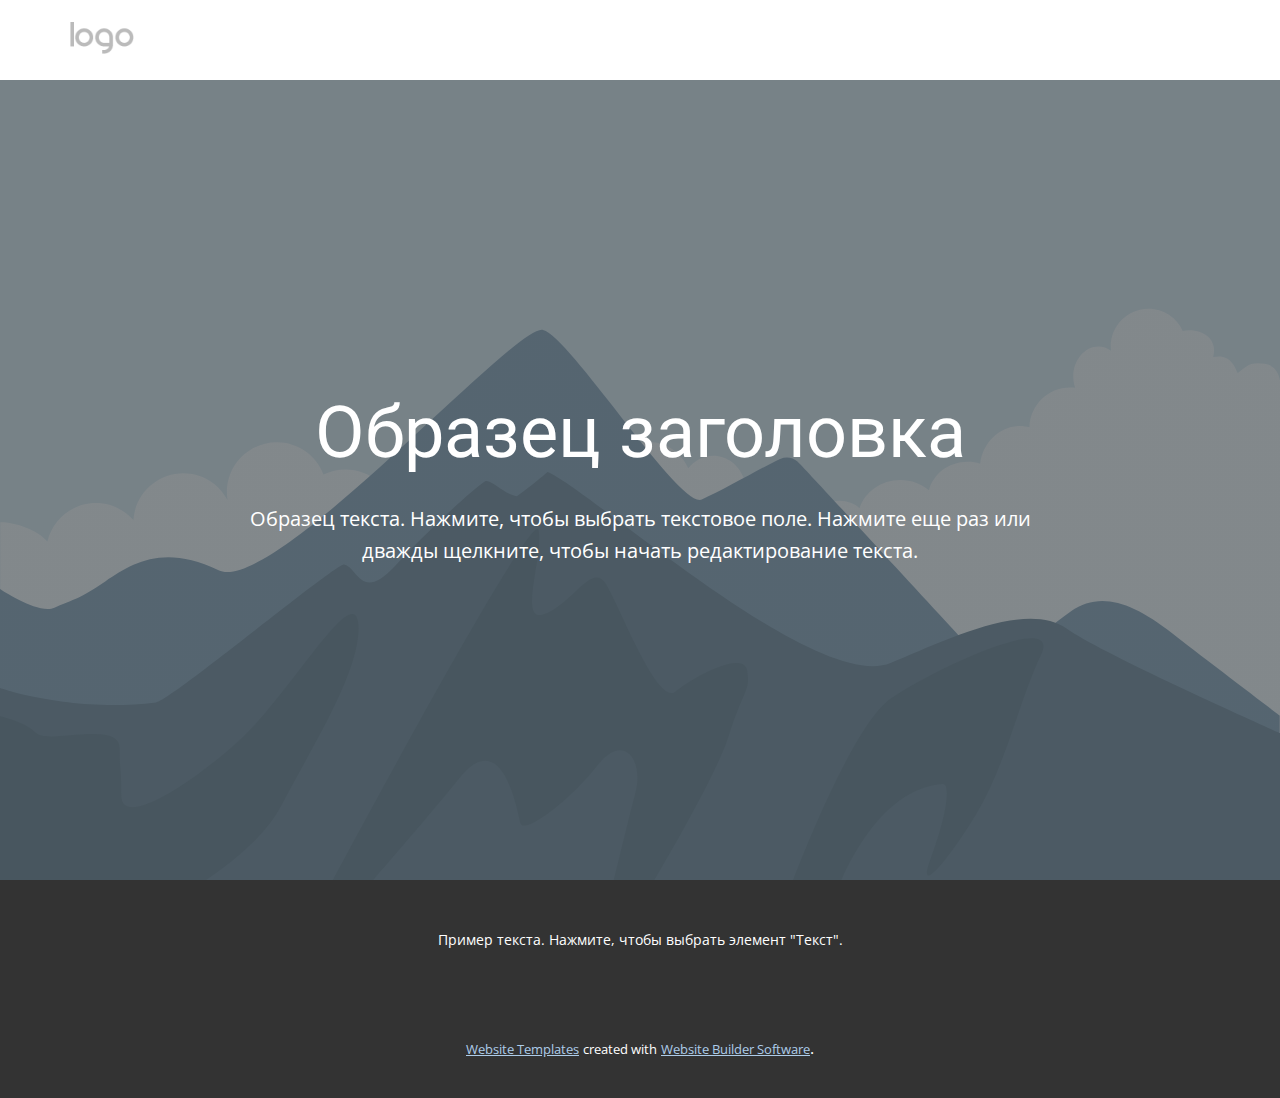
==== Главная.html @ a20e7927 "Add files via upload" ====
<!DOCTYPE html>
<html style="font-size: 16px;">
  <head>
    <meta name="viewport" content="width=device-width, initial-scale=1.0">
    <meta charset="utf-8">
    <meta name="keywords" content="Образец заголовка">
    <meta name="description" content="">
    <meta name="page_type" content="np-template-header-footer-from-plugin">
    <title>Главная</title>
    <link rel="stylesheet" href="nicepage.css" media="screen">
<link rel="stylesheet" href="Главная.css" media="screen">
    <script class="u-script" type="text/javascript" src="jquery-1.9.1.min.js" defer=""></script>
    <script class="u-script" type="text/javascript" src="nicepage.js" defer=""></script>
    <meta name="generator" content="Nicepage 4.10.5, nicepage.com">
    <link id="u-theme-google-font" rel="stylesheet" href="https://fonts.googleapis.com/css?family=Roboto:100,100i,300,300i,400,400i,500,500i,700,700i,900,900i|Open+Sans:300,300i,400,400i,500,500i,600,600i,700,700i,800,800i">
    
    
    <script type="application/ld+json">{
		"@context": "http://schema.org",
		"@type": "Organization",
		"name": "",
		"logo": "images/default-logo.png"
}</script>
    <meta name="theme-color" content="#478ac9">
    <meta property="og:title" content="Главная">
    <meta property="og:type" content="website">
  </head>
  <body class="u-body u-xl-mode"><header class="u-clearfix u-header u-header" id="sec-719b"><div class="u-clearfix u-sheet u-valign-middle u-sheet-1">
        <a href="https://nicepage.com" class="u-image u-logo u-image-1">
          <img src="images/default-logo.png" class="u-logo-image u-logo-image-1">
        </a>
        <nav class="u-menu u-menu-dropdown u-offcanvas u-menu-1">
          <div class="menu-collapse" style="font-size: 1rem; letter-spacing: 0px;">
            <a class="u-button-style u-custom-left-right-menu-spacing u-custom-padding-bottom u-custom-top-bottom-menu-spacing u-nav-link u-text-active-palette-1-base u-text-hover-palette-2-base" href="#">
              <svg class="u-svg-link" viewBox="0 0 24 24"><use xlink:href="#menu-hamburger"></use></svg>
              <svg class="u-svg-content" version="1.1" id="menu-hamburger" viewBox="0 0 16 16" x="0px" y="0px" xmlns:xlink="http://www.w3.org/1999/xlink" xmlns="http://www.w3.org/2000/svg"><g><rect y="1" width="16" height="2"></rect><rect y="7" width="16" height="2"></rect><rect y="13" width="16" height="2"></rect>
</g></svg>
            </a>
          </div>
          <div class="u-nav-container">
            <ul class="u-nav u-unstyled u-nav-1"><li class="u-nav-item"><a class="u-button-style u-nav-link u-text-active-palette-1-base u-text-hover-palette-2-base" href="Главная.html" style="padding: 10px 20px;">Главная</a>
</li><li class="u-nav-item"><a class="u-button-style u-nav-link u-text-active-palette-1-base u-text-hover-palette-2-base" href="О-нас.html" style="padding: 10px 20px;">О нас</a>
</li><li class="u-nav-item"><a class="u-button-style u-nav-link u-text-active-palette-1-base u-text-hover-palette-2-base" href="Контакты.html" style="padding: 10px 20px;">Контакты</a>
</li></ul>
          </div>
          <div class="u-nav-container-collapse">
            <div class="u-black u-container-style u-inner-container-layout u-opacity u-opacity-95 u-sidenav">
              <div class="u-inner-container-layout u-sidenav-overflow">
                <div class="u-menu-close"></div>
                <ul class="u-align-center u-nav u-popupmenu-items u-unstyled u-nav-2"><li class="u-nav-item"><a class="u-button-style u-nav-link" href="Главная.html">Главная</a>
</li><li class="u-nav-item"><a class="u-button-style u-nav-link" href="О-нас.html">О нас</a>
</li><li class="u-nav-item"><a class="u-button-style u-nav-link" href="Контакты.html">Контакты</a>
</li></ul>
              </div>
            </div>
            <div class="u-black u-menu-overlay u-opacity u-opacity-70"></div>
          </div>
        </nav>
      </div></header>
    <section class="u-align-center u-clearfix u-image u-shading u-section-1" src="" data-image-width="256" data-image-height="256" id="sec-6372">
      <div class="u-clearfix u-sheet u-valign-middle u-sheet-1">
        <h1 class="u-text u-text-default u-title u-text-1">
          <font style="vertical-align: inherit;">
            <font style="vertical-align: inherit;">Образец заголовка</font>
          </font>
        </h1>
        <p class="u-large-text u-text u-text-variant u-text-2">
          <font style="vertical-align: inherit;">
            <font style="vertical-align: inherit;">Образец текста. </font>
            <font style="vertical-align: inherit;">Нажмите, чтобы выбрать текстовое поле. </font>
            <font style="vertical-align: inherit;">Нажмите еще раз или дважды щелкните, чтобы начать редактирование текста.</font>
          </font>
        </p>
      </div>
    </section>
    
    
    <footer class="u-align-center u-clearfix u-footer u-grey-80 u-footer" id="sec-e4d1"><div class="u-clearfix u-sheet u-sheet-1">
        <p class="u-small-text u-text u-text-variant u-text-1">
          <font style="vertical-align: inherit;">
            <font style="vertical-align: inherit;">Пример текста. </font>
            <font style="vertical-align: inherit;">Нажмите, чтобы выбрать элемент "Текст".</font>
          </font>
        </p>
      </div></footer>
    <section class="u-backlink u-clearfix u-grey-80">
      <a class="u-link" href="https://nicepage.com/website-templates" target="_blank">
        <span>Website Templates</span>
      </a>
      <p class="u-text">
        <span>created with</span>
      </p>
      <a class="u-link" href="" target="_blank">
        <span>Website Builder Software</span>
      </a>. 
    </section>
  </body>
</html>
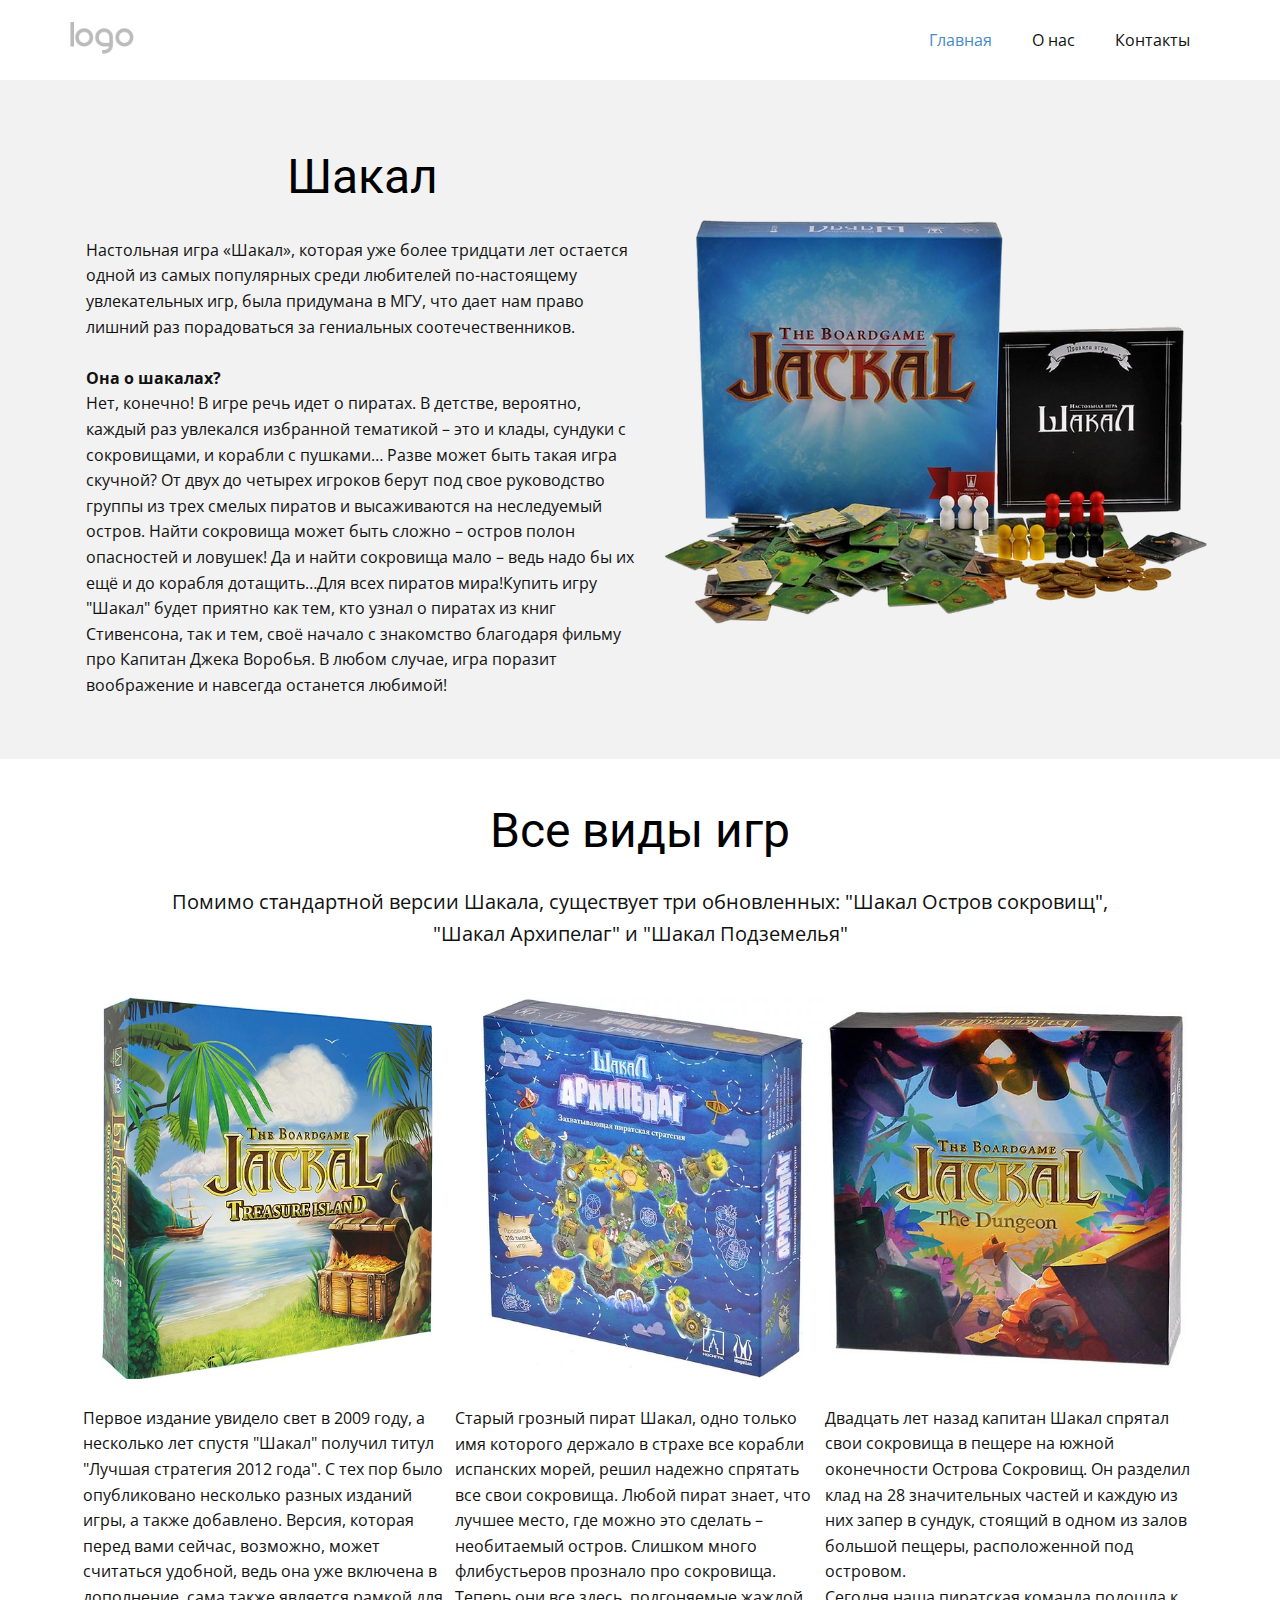
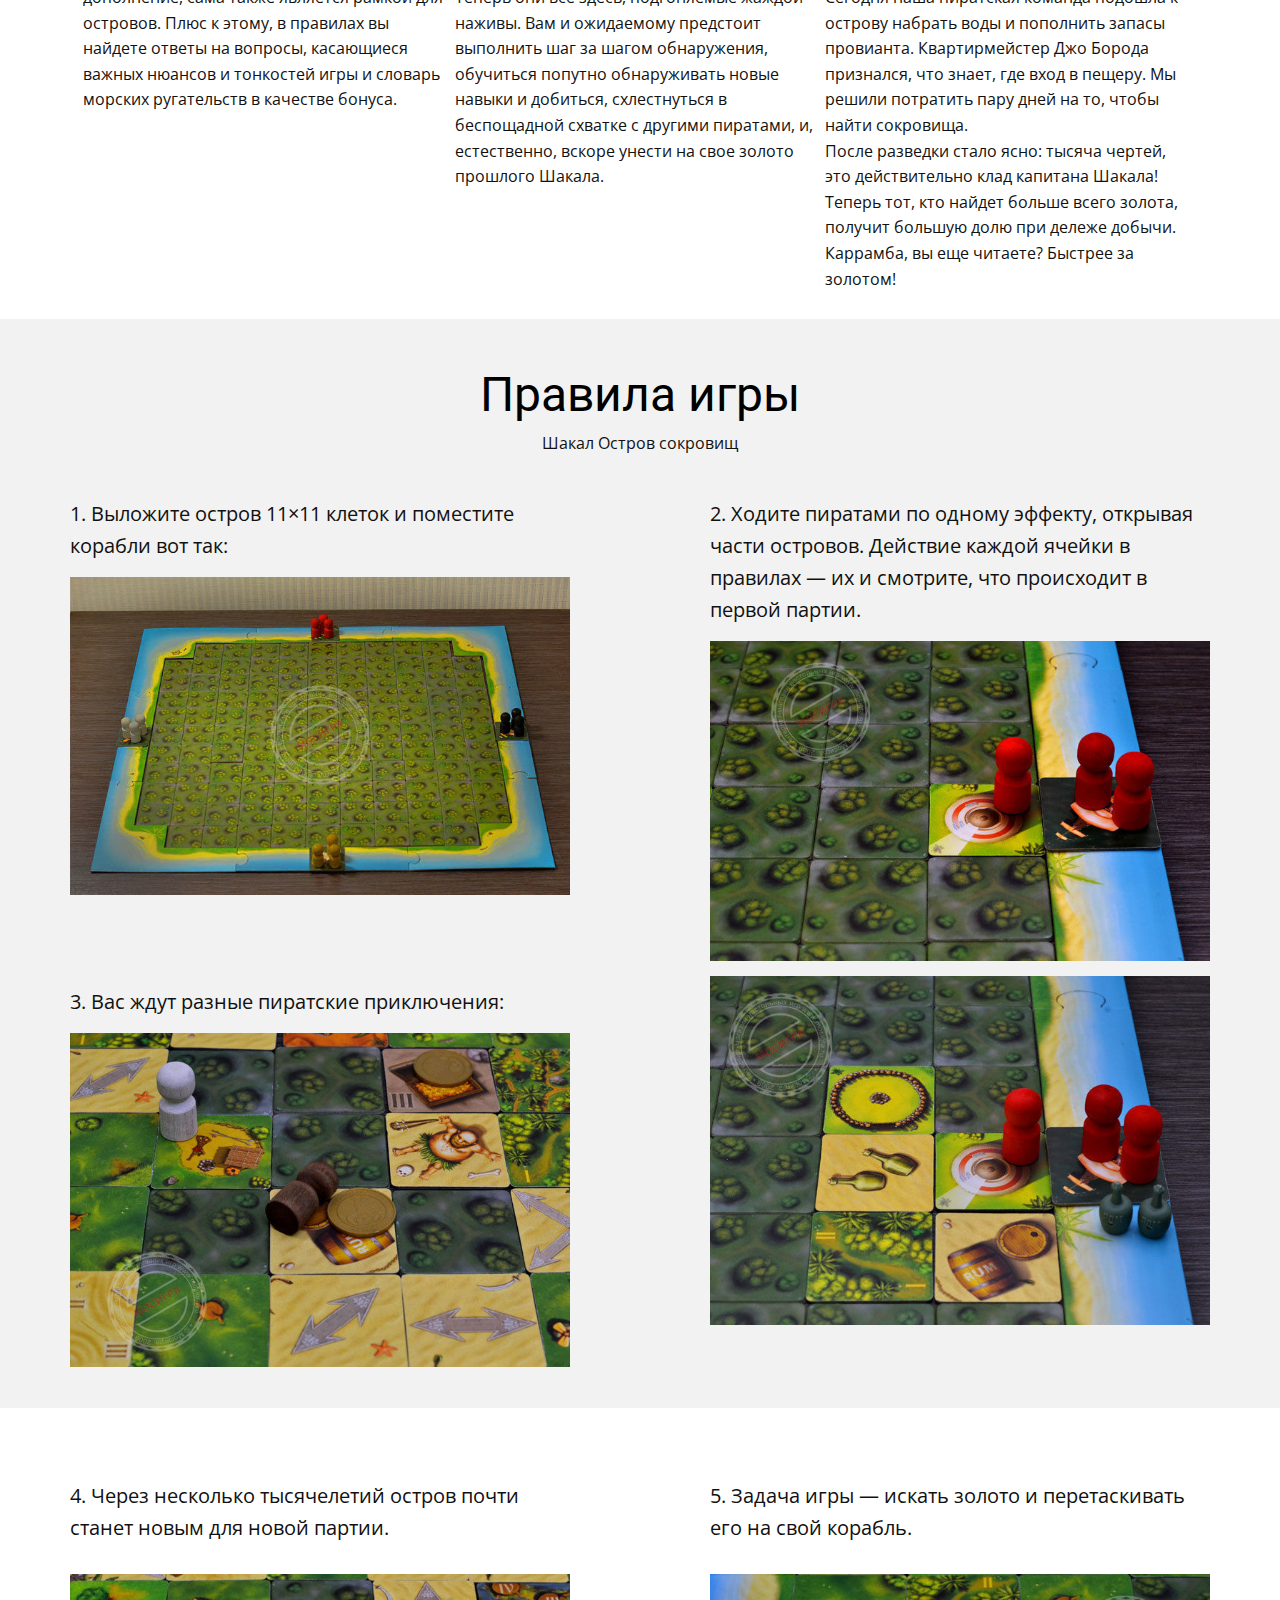
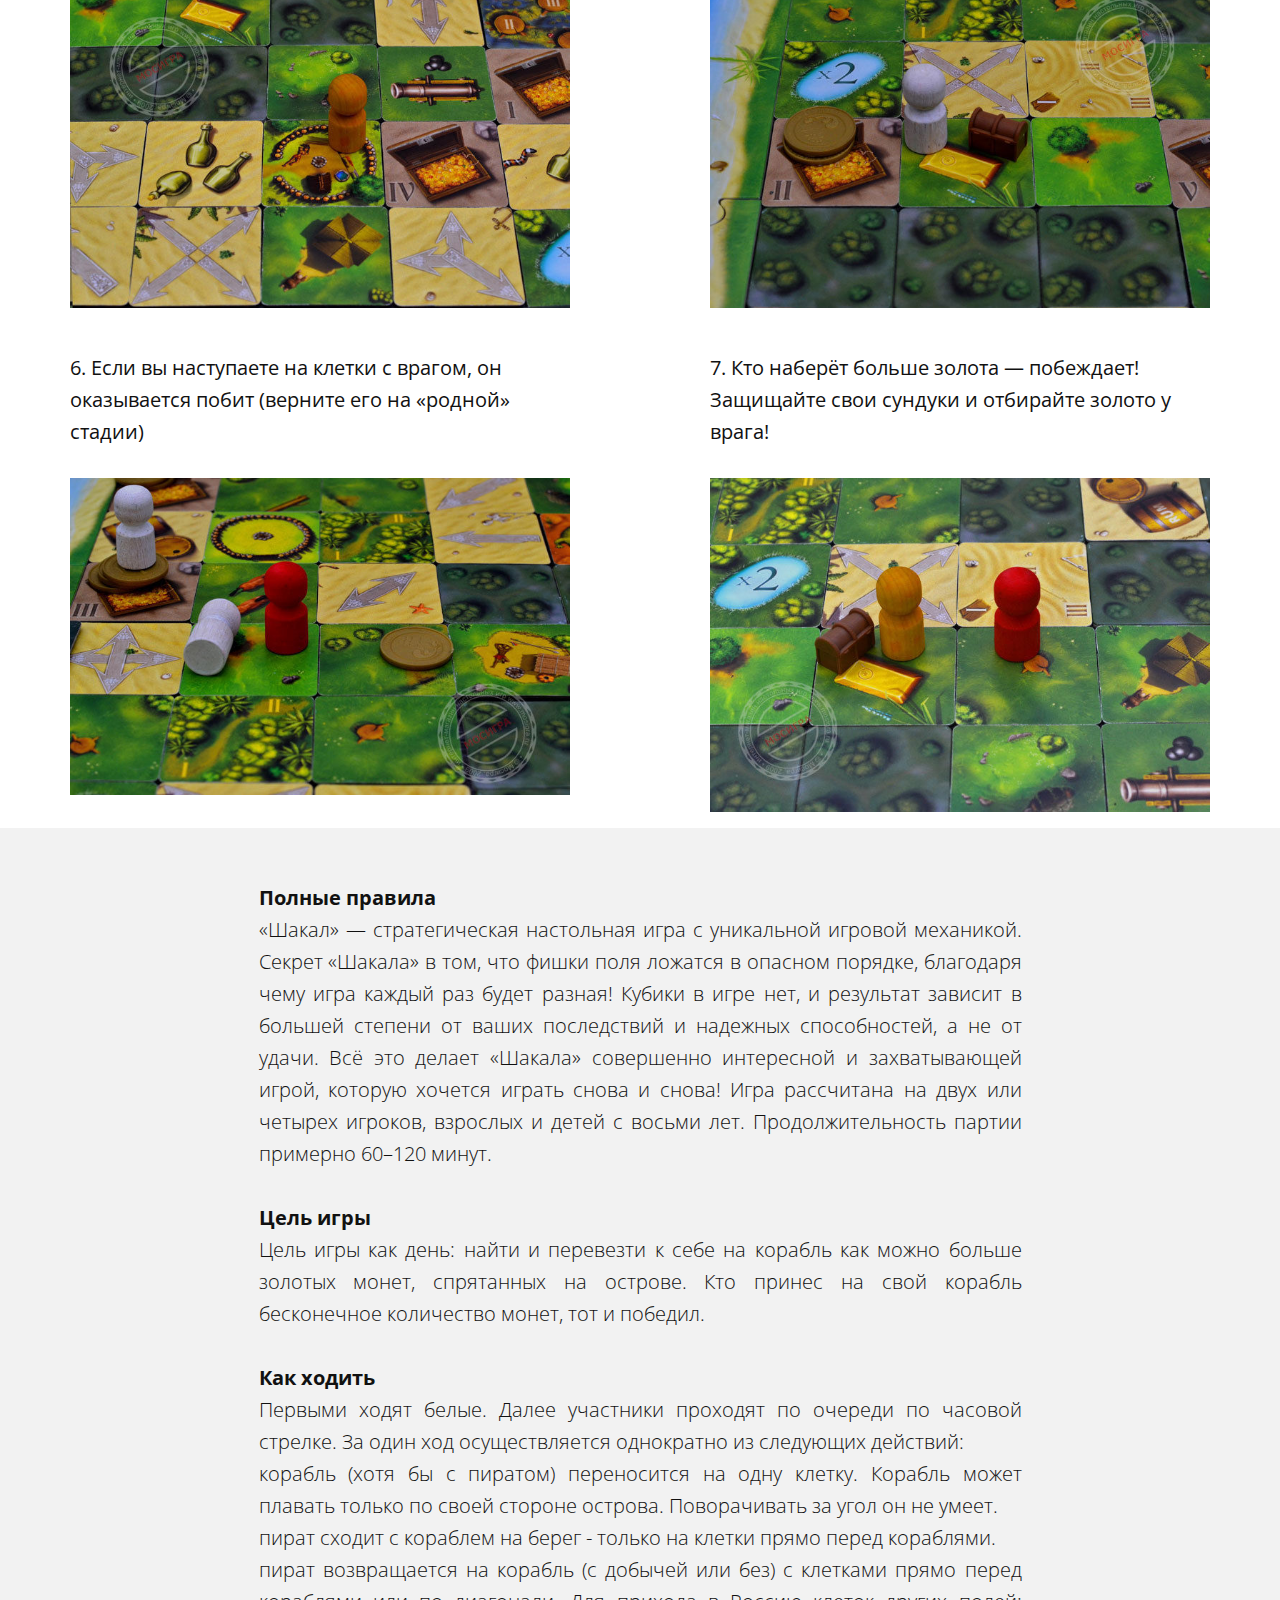
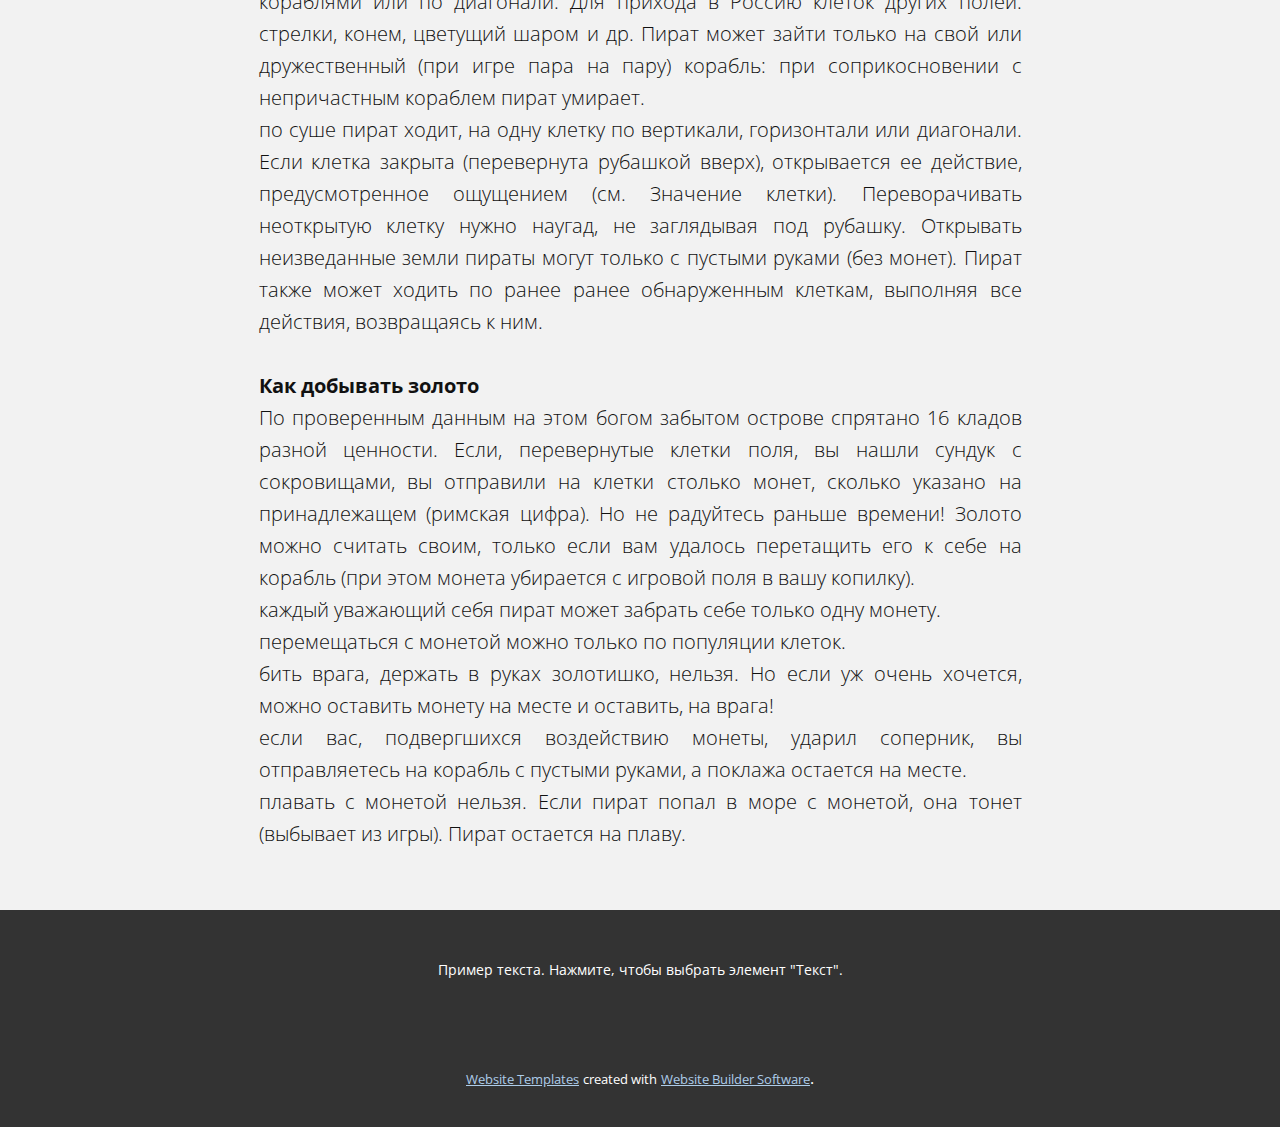
==== commit 0b7ae9c2: "Add files via upload" ====
--- a/Главная.html
+++ b/Главная.html
@@ -3,7 +3,7 @@
   <head>
     <meta name="viewport" content="width=device-width, initial-scale=1.0">
     <meta charset="utf-8">
-    <meta name="keywords" content="Образец заголовка">
+    <meta name="keywords" content="Шакал, Все виды игр, Правила игры">
     <meta name="description" content="">
     <meta name="page_type" content="np-template-header-footer-from-plugin">
     <title>Главная</title>
@@ -13,6 +13,10 @@
     <script class="u-script" type="text/javascript" src="nicepage.js" defer=""></script>
     <meta name="generator" content="Nicepage 4.10.5, nicepage.com">
     <link id="u-theme-google-font" rel="stylesheet" href="https://fonts.googleapis.com/css?family=Roboto:100,100i,300,300i,400,400i,500,500i,700,700i,900,900i|Open+Sans:300,300i,400,400i,500,500i,600,600i,700,700i,800,800i">
+    
+    
+    
+    
     
     
     <script type="application/ld+json">{
@@ -57,29 +61,610 @@
           </div>
         </nav>
       </div></header>
-    <section class="u-align-center u-clearfix u-image u-shading u-section-1" src="" data-image-width="256" data-image-height="256" id="sec-6372">
-      <div class="u-clearfix u-sheet u-valign-middle u-sheet-1">
-        <h1 class="u-text u-text-default u-title u-text-1">
-          <font style="vertical-align: inherit;">
-            <font style="vertical-align: inherit;">Образец заголовка</font>
-          </font>
-        </h1>
-        <p class="u-large-text u-text u-text-variant u-text-2">
-          <font style="vertical-align: inherit;">
-            <font style="vertical-align: inherit;">Образец текста. </font>
-            <font style="vertical-align: inherit;">Нажмите, чтобы выбрать текстовое поле. </font>
-            <font style="vertical-align: inherit;">Нажмите еще раз или дважды щелкните, чтобы начать редактирование текста.</font>
-          </font>
-        </p>
+    <section class="u-clearfix u-grey-5 u-section-1" id="sec-93c6">
+      <div class="u-clearfix u-sheet u-sheet-1">
+        <div class="u-clearfix u-expanded-width u-gutter-10 u-layout-wrap u-layout-wrap-1">
+          <div class="u-layout" style="">
+            <div class="u-layout-row" style="">
+              <div class="u-container-style u-layout-cell u-left-cell u-size-31 u-size-xs-60 u-layout-cell-1" src="">
+                <div class="u-container-layout u-container-layout-1">
+                  <h2 class="u-align-center u-text u-text-black u-text-default u-text-1">
+                    <font style="vertical-align: inherit;">
+                      <font style="vertical-align: inherit;">
+                        <font style="vertical-align: inherit;"></font>
+                      </font>
+                    </font>
+                    <font style="vertical-align: inherit;">
+                      <font style="vertical-align: inherit;">
+                        <font style="vertical-align: inherit;">
+                          <font style="vertical-align: inherit;">
+                            <font style="vertical-align: inherit;">
+                              <font style="vertical-align: inherit;">
+                                <font style="vertical-align: inherit;">
+                                  <font style="vertical-align: inherit;">Шакал</font>
+                                </font>
+                              </font>
+                            </font>
+                          </font>
+                        </font>
+                      </font>
+                    </font>
+                    <font style="vertical-align: inherit;">
+                      <font style="vertical-align: inherit;">
+                        <font style="vertical-align: inherit;"></font>
+                      </font>
+                    </font>
+                  </h2>
+                  <p class="u-align-left u-text u-text-2">
+                    <font style="vertical-align: inherit;">
+                      <font style="vertical-align: inherit;">
+                        <font style="vertical-align: inherit;">
+                          <font style="vertical-align: inherit;">
+                            <font style="vertical-align: inherit;">
+                              <font style="vertical-align: inherit;">
+                                <font style="vertical-align: inherit;">
+                                  <font style="vertical-align: inherit;"> Настольная </font>
+                                </font>
+                              </font>
+                            </font>
+                          </font>
+                        </font>
+                      </font>
+                    </font>
+                    <font style="vertical-align: inherit;">
+                      <font style="vertical-align: inherit;">
+                        <font style="vertical-align: inherit;">
+                          <font style="vertical-align: inherit;">
+                            <font style="vertical-align: inherit;">
+                              <font style="vertical-align: inherit;">
+                                <font style="vertical-align: inherit;">
+                                  <font style="vertical-align: inherit;">игра «Шакал», которая уже более тридцати лет остается одной из самых популярных среди любителей по-настоящему увлекательных игр, была придумана в МГУ, что дает нам право лишний раз порадоваться за гениальных соотечественников.&nbsp;</font>
+                                </font>
+                              </font>
+                            </font>
+                          </font>
+                        </font>
+                      </font>
+                    </font>
+                    <font style="vertical-align: inherit;">
+                      <font style="vertical-align: inherit;">
+                        <br>
+                        <br>
+                        <span style="font-weight: 700;">
+                          <font style="vertical-align: inherit;">
+                            <font style="vertical-align: inherit;">
+                              <font style="vertical-align: inherit;">
+                                <font style="vertical-align: inherit;">
+                                  <font style="vertical-align: inherit;">
+                                    <font style="vertical-align: inherit;">Она о шакалах? </font>
+                                  </font>
+                                </font>
+                              </font>
+                            </font>
+                          </font>
+                        </span>
+                      </font>
+                    </font>
+                    <font style="vertical-align: inherit;">
+                      <font style="vertical-align: inherit;">
+                        <br>
+                        <font style="vertical-align: inherit;">
+                          <font style="vertical-align: inherit;">
+                            <font style="vertical-align: inherit;">
+                              <font style="vertical-align: inherit;">
+                                <font style="vertical-align: inherit;">
+                                  <font style="vertical-align: inherit;">Нет, конечно! </font>
+                                </font>
+                              </font>
+                            </font>
+                          </font>
+                        </font>
+                      </font>
+                      <font style="vertical-align: inherit;">
+                        <font style="vertical-align: inherit;">
+                          <font style="vertical-align: inherit;">
+                            <font style="vertical-align: inherit;">
+                              <font style="vertical-align: inherit;">
+                                <font style="vertical-align: inherit;">
+                                  <font style="vertical-align: inherit;">В игре речь идет о пиратах. </font>
+                                </font>
+                              </font>
+                            </font>
+                          </font>
+                        </font>
+                      </font>
+                      <font style="vertical-align: inherit;">
+                        <font style="vertical-align: inherit;">
+                          <font style="vertical-align: inherit;">
+                            <font style="vertical-align: inherit;">
+                              <font style="vertical-align: inherit;">
+                                <font style="vertical-align: inherit;">
+                                  <font style="vertical-align: inherit;">В детстве, вероятно, каждый раз увлекался избранной тематикой – это и клады, сундуки с сокровищами, и корабли с пушками… Разве может быть такая игра скучной? </font>
+                                </font>
+                              </font>
+                            </font>
+                          </font>
+                        </font>
+                      </font>
+                      <font style="vertical-align: inherit;">
+                        <font style="vertical-align: inherit;">
+                          <font style="vertical-align: inherit;">
+                            <font style="vertical-align: inherit;">
+                              <font style="vertical-align: inherit;">
+                                <font style="vertical-align: inherit;">
+                                  <font style="vertical-align: inherit;">От двух до четырех игроков берут под свое руководство группы из трех смелых пиратов и высаживаются на неследуемый остров. </font>
+                                </font>
+                              </font>
+                            </font>
+                          </font>
+                        </font>
+                      </font>
+                      <font style="vertical-align: inherit;">
+                        <font style="vertical-align: inherit;">
+                          <font style="vertical-align: inherit;">
+                            <font style="vertical-align: inherit;">
+                              <font style="vertical-align: inherit;">
+                                <font style="vertical-align: inherit;">
+                                  <font style="vertical-align: inherit;">Найти сокровища может быть сложно – остров полон опасностей и ловушек!</font>
+                                </font>
+                              </font>
+                            </font>
+                          </font>
+                        </font>
+                      </font>
+                      <font style="vertical-align: inherit;">
+                        <font style="vertical-align: inherit;">
+                          <font style="vertical-align: inherit;">
+                            <font style="vertical-align: inherit;">
+                              <font style="vertical-align: inherit;">
+                                <font style="vertical-align: inherit;">
+                                  <font style="vertical-align: inherit;">Да и найти сокровища мало – ведь надо бы их ещё и до корабля дотащить…Для всех пиратов мира!Купить игру "Шакал" будет приятно как тем, кто узнал о пиратах из книг Стивенсона, так и тем, своё начало с знакомство благодаря фильму про Капитан Джека Воробья. </font>
+                                </font>
+                              </font>
+                            </font>
+                          </font>
+                        </font>
+                      </font>
+                      <font style="vertical-align: inherit;">
+                        <font style="vertical-align: inherit;">
+                          <font style="vertical-align: inherit;">
+                            <font style="vertical-align: inherit;">
+                              <font style="vertical-align: inherit;">
+                                <font style="vertical-align: inherit;">
+                                  <font style="vertical-align: inherit;">В любом случае, игра поразит воображение и навсегда останется любимой!</font>
+                                </font>
+                              </font>
+                            </font>
+                          </font>
+                        </font>
+                      </font>
+                    </font>
+                  </p>
+                </div>
+              </div>
+              <div class="u-align-center u-container-style u-image u-image-contain u-layout-cell u-right-cell u-size-29 u-size-xs-60 u-image-1" src="" data-image-width="750" data-image-height="568">
+                <div class="u-container-layout u-valign-middle u-container-layout-2" src=""></div>
+              </div>
+            </div>
+          </div>
+        </div>
       </div>
     </section>
+    <section class="u-clearfix u-section-2" id="sec-19d9">
+      <div class="u-clearfix u-sheet u-sheet-1">
+        <h2 class="u-align-center u-text u-text-black u-text-default u-text-1">
+          <font style="vertical-align: inherit;">
+            <font style="vertical-align: inherit;">
+              <font style="vertical-align: inherit;"></font>
+            </font>
+          </font>
+          <font style="vertical-align: inherit;">
+            <font style="vertical-align: inherit;">
+              <font style="vertical-align: inherit;">
+                <font style="vertical-align: inherit;">
+                  <font style="vertical-align: inherit;">
+                    <font style="vertical-align: inherit;">
+                      <font style="vertical-align: inherit;">
+                        <font style="vertical-align: inherit;">Все</font>
+                      </font>
+                    </font>
+                  </font>
+                </font>
+              </font>
+            </font>
+          </font>
+          <font style="vertical-align: inherit;">
+            <font style="vertical-align: inherit;">
+              <font style="vertical-align: inherit;">
+                <font style="vertical-align: inherit;"> виды игр</font>
+              </font>
+            </font>
+          </font>
+        </h2>
+        <p class="u-align-center u-text u-text-2">
+          <font style="vertical-align: inherit;">
+            <font style="vertical-align: inherit;">
+              <font style="vertical-align: inherit;">
+                <font style="vertical-align: inherit;">
+                  <font style="vertical-align: inherit;">
+                    <font style="vertical-align: inherit;"> Помимо </font>
+                  </font>
+                </font>
+              </font>
+            </font>
+          </font>
+          <font style="vertical-align: inherit;">
+            <font style="vertical-align: inherit;">
+              <font style="vertical-align: inherit;">
+                <font style="vertical-align: inherit;">
+                  <font style="vertical-align: inherit;">
+                    <font style="vertical-align: inherit;">стандартной версии Шакала, существует три обновленных: "Шакал Остров сокровищ", "Шакал Архипелаг" и "Шакал Подземелья"</font>
+                  </font>
+                </font>
+              </font>
+            </font>
+          </font>
+        </p>
+        <div class="u-list u-list-1">
+          <div class="u-repeater u-repeater-1">
+            <div class="u-container-style u-custom-item u-image u-list-item u-repeater-item u-image-1" data-image-width="543" data-image-height="560">
+              <div class="u-container-layout u-similar-container u-valign-top u-container-layout-1"></div>
+            </div>
+            <div class="u-container-style u-custom-item u-image u-list-item u-repeater-item u-image-2" data-image-width="543" data-image-height="560">
+              <div class="u-container-layout u-similar-container u-valign-top u-container-layout-2"></div>
+            </div>
+            <div class="u-container-style u-custom-item u-image u-list-item u-repeater-item u-image-3" data-image-width="543" data-image-height="560">
+              <div class="u-container-layout u-similar-container u-valign-top u-container-layout-3"></div>
+            </div>
+          </div>
+        </div>
+        <p class="u-align-left u-text u-text-3">
+          <font style="vertical-align: inherit;">
+            <font style="vertical-align: inherit;"></font>
+          </font>
+          <font style="vertical-align: inherit;">
+            <font style="vertical-align: inherit;">Первое издание увидело свет в 2009 году, а несколько лет спустя "Шакал" получил титул "Лучшая стратегия 2012 года". </font>
+            <font style="vertical-align: inherit;">С тех пор было опубликовано несколько разных изданий игры, а также добавлено. </font>
+            <font style="vertical-align: inherit;">Версия, которая перед вами сейчас, возможно, может считаться удобной, ведь она уже включена в дополнение, сама также является рамкой для островов. </font>
+            <font style="vertical-align: inherit;">Плюс к этому, в правилах вы найдете ответы на вопросы, касающиеся важных нюансов и тонкостей игры и словарь морских ругательств в качестве бонуса.</font>
+          </font>
+        </p>
+        <p class="u-align-left u-text u-text-4">
+          <font style="vertical-align: inherit;">
+            <font style="vertical-align: inherit;">
+              <font style="vertical-align: inherit;">
+                <font style="vertical-align: inherit;"></font>
+              </font>
+            </font>
+          </font>
+          <font style="vertical-align: inherit;">
+            <font style="vertical-align: inherit;">Старый грозный пират Шакал, одно только имя которого держало в страхе все корабли испанских морей, решил надежно спрятать все свои сокровища. </font>
+            <font style="vertical-align: inherit;">Любой пират знает, что лучшее место, где можно это сделать – необитаемый остров. </font>
+            <font style="vertical-align: inherit;">Слишком много флибустьеров прознало про сокровища. </font>
+            <font style="vertical-align: inherit;">Теперь они все здесь, подгоняемые жаждой наживы. Вам и ожидаемому предстоит выполнить шаг за шагом обнаружения, обучиться попутно обнаруживать новые навыки и добиться, схлестнуться в беспощадной схватке с другими пиратами, и, естественно, вскоре унести на свое золото прошлого Шакала.</font>
+          </font>
+        </p>
+        <p class="u-align-left u-text u-text-5">
+          <font style="vertical-align: inherit;">
+            <font style="vertical-align: inherit;">
+              <font style="vertical-align: inherit;">
+                <font style="vertical-align: inherit;"></font>
+              </font>
+            </font>
+          </font>
+          <font style="vertical-align: inherit;">
+            <font style="vertical-align: inherit;">Двадцать лет назад капитан Шакал спрятал свои сокровища в пещере на южной оконечности Острова Сокровищ. </font>
+            <font style="vertical-align: inherit;">Он разделил клад на 28 значительных частей и каждую из них запер в сундук, стоящий в одном из залов большой пещеры, расположенной под островом.</font>
+          </font>
+          <br>
+          <font style="vertical-align: inherit;">
+            <font style="vertical-align: inherit;">Сегодня наша пиратская команда подошла к острову набрать воды и пополнить запасы провианта. </font>
+            <font style="vertical-align: inherit;">Квартирмейстер Джо Борода признался, что знает, где вход в пещеру. </font>
+            <font style="vertical-align: inherit;">Мы решили потратить пару дней на то, чтобы найти сокровища.</font>
+          </font>
+          <br>
+          <font style="vertical-align: inherit;">
+            <font style="vertical-align: inherit;">После разведки стало ясно: тысяча чертей, это действительно клад капитана Шакала! </font>
+            <font style="vertical-align: inherit;">Теперь тот, кто найдет больше всего золота, получит большую долю при дележе добычи. </font>
+            <font style="vertical-align: inherit;">Каррамба, вы еще читаете? </font>
+            <font style="vertical-align: inherit;">Быстрее за золотом!&nbsp;</font>
+          </font>
+        </p>
+      </div>
+    </section>
+    <section class="u-clearfix u-grey-5 u-section-3" id="sec-950c">
+      <div class="u-clearfix u-sheet u-sheet-1">
+        <h2 class="u-align-center u-text u-text-black u-text-default u-text-1">
+          <font style="vertical-align: inherit;">
+            <font style="vertical-align: inherit;">Правила игры</font>
+          </font>
+        </h2>
+        <p class="u-align-center u-text u-text-default u-text-2">
+          <font style="vertical-align: inherit;">
+            <font style="vertical-align: inherit;">Шакал Остров сокровищ</font>
+          </font>
+        </p>
+        <p class="u-align-left u-text u-text-3">
+          <font style="vertical-align: inherit;">
+            <font style="vertical-align: inherit;">
+              <font style="vertical-align: inherit;">
+                <font style="vertical-align: inherit;"></font>
+              </font>
+            </font>
+          </font>
+          <font style="vertical-align: inherit;">
+            <font style="vertical-align: inherit;">1. Выложите остров 11×11 клеток и поместите корабли вот так:</font>
+          </font>
+        </p>
+        <p class="u-align-left u-text u-text-4">
+          <font style="vertical-align: inherit;">
+            <font style="vertical-align: inherit;">
+              <font style="vertical-align: inherit;">
+                <font style="vertical-align: inherit;">
+                  <font style="vertical-align: inherit;">
+                    <font style="vertical-align: inherit;"></font>
+                  </font>
+                </font>
+              </font>
+            </font>
+          </font>
+          <font style="vertical-align: inherit;">
+            <font style="vertical-align: inherit;">2. Ходите пиратами по одному эффекту, открывая части островов. </font>
+            <font style="vertical-align: inherit;">Действие каждой ячейки в правилах — их и смотрите, что происходит в первой партии.</font>
+          </font>
+        </p>
+        <img class="u-image u-image-default u-image-1" src="images/5.jpg" alt="" data-image-width="700" data-image-height="467">
+        <img class="u-image u-image-default u-image-2" src="images/6.jpg" alt="" data-image-width="700" data-image-height="467">
+        <p class="u-align-left u-text u-text-5">
+          <font style="vertical-align: inherit;">
+            <font style="vertical-align: inherit;">
+              <font style="vertical-align: inherit;">
+                <font style="vertical-align: inherit;">
+                  <font style="vertical-align: inherit;">
+                    <font style="vertical-align: inherit;"></font>
+                  </font>
+                </font>
+              </font>
+            </font>
+          </font>
+          <font style="vertical-align: inherit;">
+            <font style="vertical-align: inherit;">3. Вас ждут разные пиратские приключения:</font>
+          </font>
+        </p>
+        <img class="u-image u-image-default u-image-3" src="images/7.jpg" alt="" data-image-width="700" data-image-height="467">
+        <img class="u-image u-image-default u-image-4" src="images/8.jpg" alt="" data-image-width="700" data-image-height="467">
+      </div>
+    </section>
+    <section class="u-clearfix u-section-4" id="sec-668c">
+      <div class="u-clearfix u-sheet u-sheet-1">
+        <p class="u-align-left u-text u-text-1">
+          <font style="vertical-align: inherit;">
+            <font style="vertical-align: inherit;">
+              <font style="vertical-align: inherit;">
+                <font style="vertical-align: inherit;">
+                  <font style="vertical-align: inherit;">
+                    <font style="vertical-align: inherit;">
+                      <font style="vertical-align: inherit;">
+                        <font style="vertical-align: inherit;"></font>
+                      </font>
+                    </font>
+                  </font>
+                </font>
+              </font>
+            </font>
+          </font>
+          <font style="vertical-align: inherit;">
+            <font style="vertical-align: inherit;">4. Через несколько тысячелетий остров почти станет новым для новой партии.</font>
+          </font>
+        </p>
+        <p class="u-align-left u-text u-text-2">
+          <font style="vertical-align: inherit;">
+            <font style="vertical-align: inherit;">
+              <font style="vertical-align: inherit;">
+                <font style="vertical-align: inherit;">
+                  <font style="vertical-align: inherit;">
+                    <font style="vertical-align: inherit;">
+                      <font style="vertical-align: inherit;">
+                        <font style="vertical-align: inherit;">
+                          <font style="vertical-align: inherit;">
+                            <font style="vertical-align: inherit;"></font>
+                          </font>
+                        </font>
+                      </font>
+                    </font>
+                  </font>
+                </font>
+              </font>
+            </font>
+          </font>
+          <font style="vertical-align: inherit;">
+            <font style="vertical-align: inherit;">5. Задача игры — искать золото и перетаскивать его на свой корабль.</font>
+          </font>
+        </p>
+        <img class="u-image u-image-default u-image-1" src="images/9.jpg" alt="" data-image-width="700" data-image-height="467">
+        <img class="u-image u-image-default u-image-2" src="images/10.jpg" alt="" data-image-width="700" data-image-height="467">
+        <p class="u-align-left u-text u-text-3">
+          <font style="vertical-align: inherit;">
+            <font style="vertical-align: inherit;">
+              <font style="vertical-align: inherit;">
+                <font style="vertical-align: inherit;">
+                  <font style="vertical-align: inherit;">
+                    <font style="vertical-align: inherit;">
+                      <font style="vertical-align: inherit;">
+                        <font style="vertical-align: inherit;">
+                          <font style="vertical-align: inherit;">
+                            <font style="vertical-align: inherit;"></font>
+                          </font>
+                        </font>
+                      </font>
+                    </font>
+                  </font>
+                </font>
+              </font>
+            </font>
+          </font>
+          <font style="vertical-align: inherit;">
+            <font style="vertical-align: inherit;">6. Если вы наступаете на клетки с врагом, он оказывается побит (верните его на «родной» стадии)</font>
+          </font>
+        </p>
+        <p class="u-align-left u-text u-text-4">
+          <font style="vertical-align: inherit;">
+            <font style="vertical-align: inherit;">
+              <font style="vertical-align: inherit;">
+                <font style="vertical-align: inherit;">
+                  <font style="vertical-align: inherit;">
+                    <font style="vertical-align: inherit;">
+                      <font style="vertical-align: inherit;">
+                        <font style="vertical-align: inherit;">
+                          <font style="vertical-align: inherit;">
+                            <font style="vertical-align: inherit;">
+                              <font style="vertical-align: inherit;">
+                                <font style="vertical-align: inherit;"></font>
+                              </font>
+                            </font>
+                          </font>
+                        </font>
+                      </font>
+                    </font>
+                  </font>
+                </font>
+              </font>
+            </font>
+          </font>
+          <font style="vertical-align: inherit;">
+            <font style="vertical-align: inherit;">7. Кто наберёт больше золота — побеждает! </font>
+            <font style="vertical-align: inherit;">Защищайте свои сундуки и отбирайте золото у врага!</font>
+          </font>
+        </p>
+        <img class="u-image u-image-default u-image-3" src="images/11.jpg" alt="" data-image-width="700" data-image-height="467">
+        <img class="u-image u-image-default u-image-4" src="images/12.jpg" alt="" data-image-width="700" data-image-height="467">
+      </div>
+    </section>
+    <section class="u-align-center u-clearfix u-grey-5 u-section-5" id="sec-72f0">
+      <div class="u-clearfix u-sheet u-sheet-1">
+        <p class="u-align-justify u-text u-text-1">
+          <font style="vertical-align: inherit;">
+            <font style="vertical-align: inherit;">
+              <span style="font-weight: 700;">Полные правила</span>&nbsp;<br>«Шакал» — стратегическая настольная игра с уникальной игровой механикой. 
+            </font>
+            <font style="vertical-align: inherit;">Секрет «Шакала» в том, что фишки поля ложатся в опасном порядке, благодаря чему игра каждый раз будет разная! </font>
+            <font style="vertical-align: inherit;">Кубики в игре нет, и результат зависит в большей степени от ваших последствий и надежных способностей, а не от удачи. </font>
+            <font style="vertical-align: inherit;">Всё это делает «Шакала» совершенно интересной и захватывающей игрой, которую хочется играть снова и снова! </font>
+            <font style="vertical-align: inherit;">Игра рассчитана на двух или четырех игроков, взрослых и детей с восьми лет. </font>
+            <font style="vertical-align: inherit;">Продолжительность партии примерно 60–120 минут.</font>
+          </font>
+          <br>
+          <br>
+          <font style="vertical-align: inherit;">
+            <font style="vertical-align: inherit;">
+              <span style="font-weight: 700;">Цель игры</span>
+              <br>Цель игры как день: найти и перевезти к себе на корабль как можно больше золотых монет, спрятанных на острове. 
+            </font>
+            <font style="vertical-align: inherit;">Кто принес на свой корабль бесконечное количество монет, тот и победил.</font>
+          </font>
+          <br>
+          <br>
+          <font style="vertical-align: inherit;">
+            <font style="vertical-align: inherit;">
+              <span style="font-weight: 700;">Как ходить</span>
+              <br>Первыми ходят белые. 
+            </font>
+            <font style="vertical-align: inherit;">Далее участники проходят по очереди по часовой стрелке. </font>
+            <font style="vertical-align: inherit;">За один ход осуществляется однократно из следующих действий: </font>
+          </font>
+          <br>
+          <font style="vertical-align: inherit;">
+            <font style="vertical-align: inherit;">корабль (хотя бы с пиратом) переносится на одну клетку. </font>
+            <font style="vertical-align: inherit;">Корабль может плавать только по своей стороне острова. </font>
+            <font style="vertical-align: inherit;">Поворачивать за угол он не умеет. </font>
+          </font>
+          <br>
+          <font style="vertical-align: inherit;">
+            <font style="vertical-align: inherit;">пират сходит с кораблем на берег - только на клетки прямо перед кораблями. </font>
+          </font>
+          <br>
+          <font style="vertical-align: inherit;">
+            <font style="vertical-align: inherit;">пират возвращается на корабль (с добычей или без) с клетками прямо перед кораблями или по диагонали. </font>
+            <font style="vertical-align: inherit;">Для прихода в Россию клеток других полей: стрелки, конем, цветущий шаром и др. </font>
+            <font style="vertical-align: inherit;">Пират может зайти только на свой или дружественный (при игре пара на пару) корабль: при соприкосновении с непричастным кораблем пират умирает.</font>
+          </font>
+          <br>
+          <font style="vertical-align: inherit;">
+            <font style="vertical-align: inherit;">по суше пират ходит, на одну клетку по вертикали, горизонтали или диагонали. </font>
+            <font style="vertical-align: inherit;">Если клетка закрыта (перевернута рубашкой вверх), открывается ее действие, предусмотренное ощущением (см. Значение клетки). </font>
+            <font style="vertical-align: inherit;">Переворачивать неоткрытую клетку нужно наугад, не заглядывая под рубашку. </font>
+            <font style="vertical-align: inherit;">Открывать неизведанные земли пираты могут только с пустыми руками (без монет). </font>
+            <font style="vertical-align: inherit;">Пират также может ходить по ранее ранее обнаруженным клеткам, выполняя все действия, возвращаясь к ним.</font>
+          </font>
+          <br>
+          <br>
+          <font style="vertical-align: inherit;">
+            <font style="vertical-align: inherit;">
+              <span style="font-weight: 700;">Как добывать золото</span>
+              <br>По проверенным данным на этом богом забытом острове спрятано 16 кладов разной ценности. 
+            </font>
+            <font style="vertical-align: inherit;">Если, перевернутые клетки поля, вы нашли сундук с сокровищами, вы отправили на клетки столько монет, сколько указано на принадлежащем (римская цифра). </font>
+            <font style="vertical-align: inherit;">Но не радуйтесь раньше времени! </font>
+            <font style="vertical-align: inherit;">Золото можно считать своим, только если вам удалось перетащить его к себе на корабль (при этом монета убирается с игровой поля в вашу копилку). </font>
+          </font>
+          <br>
+          <font style="vertical-align: inherit;">
+            <font style="vertical-align: inherit;">каждый уважающий себя пират может забрать себе только одну монету. </font>
+          </font>
+          <br>
+          <font style="vertical-align: inherit;">
+            <font style="vertical-align: inherit;">перемещаться с монетой можно только по популяции клеток. </font>
+          </font>
+          <br>
+          <font style="vertical-align: inherit;">
+            <font style="vertical-align: inherit;">бить врага, держать в руках золотишко, нельзя. </font>
+            <font style="vertical-align: inherit;">Но если уж очень хочется, можно оставить монету на месте и оставить, на врага! </font>
+          </font>
+          <br>
+          <font style="vertical-align: inherit;">
+            <font style="vertical-align: inherit;">если вас, подвергшихся воздействию монеты, ударил соперник, вы отправляетесь на корабль с пустыми руками, а поклажа остается на месте.</font>
+          </font>
+          <br>
+          <font style="vertical-align: inherit;">
+            <font style="vertical-align: inherit;">плавать с монетой нельзя. </font>
+            <font style="vertical-align: inherit;">Если пират попал в море с монетой, она тонет (выбывает из игры). </font>
+            <font style="vertical-align: inherit;">Пират остается на плаву.</font>
+          </font>
+          <br>
+        </p>
+      </div>
+    </section>
     
     
     <footer class="u-align-center u-clearfix u-footer u-grey-80 u-footer" id="sec-e4d1"><div class="u-clearfix u-sheet u-sheet-1">
         <p class="u-small-text u-text u-text-variant u-text-1">
           <font style="vertical-align: inherit;">
-            <font style="vertical-align: inherit;">Пример текста. </font>
-            <font style="vertical-align: inherit;">Нажмите, чтобы выбрать элемент "Текст".</font>
+            <font style="vertical-align: inherit;">
+              <font style="vertical-align: inherit;">
+                <font style="vertical-align: inherit;">
+                  <font style="vertical-align: inherit;">
+                    <font style="vertical-align: inherit;">
+                      <font style="vertical-align: inherit;">
+                        <font style="vertical-align: inherit;">Пример текста. </font>
+                      </font>
+                    </font>
+                  </font>
+                </font>
+              </font>
+            </font>
+            <font style="vertical-align: inherit;">
+              <font style="vertical-align: inherit;">
+                <font style="vertical-align: inherit;">
+                  <font style="vertical-align: inherit;">
+                    <font style="vertical-align: inherit;">
+                      <font style="vertical-align: inherit;">
+                        <font style="vertical-align: inherit;">Нажмите, чтобы выбрать элемент "Текст".</font>
+                      </font>
+                    </font>
+                  </font>
+                </font>
+              </font>
+            </font>
           </font>
         </p>
       </div></footer>
--- a/nicepage.css
+++ b/nicepage.css
@@ -36183,7 +36183,184 @@
 
 /*begin-variables sitestylecss*/
 
+.u-custom-color-1,
+        .u-body.u-custom-color-1,
+        section.u-custom-color-1:before,
+        .u-custom-color-1 > .u-container-layout:before,
+        .u-custom-color-1 > .u-inner-container-layout:before,
+        .u-container-layout.u-container-layout.u-custom-color-1:before,
+        .u-table-alt-custom-color-1 tr:nth-child(even)
+        {
+            color: #ffffff;
+            background-color: #9e3cf2;
+        }
 
+        .u-button-style.u-custom-color-1,
+        .u-button-style.u-custom-color-1[class*="u-border-"]
+        {
+            color: #ffffff !important;
+            background-color: #9e3cf2 !important;
+        }
+
+        .u-button-style.u-custom-color-1:hover,
+        .u-button-style.u-custom-color-1[class*="u-border-"]:hover,
+        .u-button-style.u-custom-color-1:focus,
+        .u-button-style.u-custom-color-1[class*="u-border-"]:focus,
+        .u-button-style.u-button-style.u-custom-color-1:active,
+        .u-button-style.u-button-style.u-custom-color-1[class*="u-border-"]:active,
+        .u-button-style.u-button-style.u-custom-color-1.active,
+        .u-button-style.u-button-style.u-custom-color-1[class*="u-border-"].active,
+        li.active > .u-button-style.u-button-style.u-custom-color-1,
+        li.active > .u-button-style.u-button-style.u-custom-color-1[class*="u-border-"]
+        {
+            color: #ffffff !important;
+            background-color: #9020f0 !important;
+        }
+
+        .u-hover-custom-color-1:hover,
+        .u-hover-custom-color-1[class*="u-border-"]:hover,
+        .u-hover-custom-color-1:focus,
+        .u-hover-custom-color-1[class*="u-border-"]:focus,
+        .u-active-custom-color-1.u-active.u-active,
+        .u-active-custom-color-1[class*="u-border-"].u-active.u-active,
+        a.u-button-style.u-hover-custom-color-1:hover,
+        a.u-button-style.u-hover-custom-color-1[class*="u-border-"]:hover,
+        a.u-button-style:hover > .u-hover-custom-color-1,
+        a.u-button-style:hover > .u-hover-custom-color-1[class*="u-border-"],
+        a.u-button-style.u-hover-custom-color-1:focus,
+        a.u-button-style.u-hover-custom-color-1[class*="u-border-"]:focus,
+        a.u-button-style.u-button-style.u-active-custom-color-1:active,
+        a.u-button-style.u-button-style.u-active-custom-color-1[class*="u-border-"]:active,
+        a.u-button-style.u-button-style.u-active-custom-color-1.active,
+        a.u-button-style.u-button-style.u-active-custom-color-1[class*="u-border-"].active,
+        a.u-button-style.u-button-style.active > .u-active-custom-color-1,
+        a.u-button-style.u-button-style.active > .u-active-custom-color-1[class*="u-border-"],
+        li.active > a.u-button-style.u-button-style.u-active-custom-color-1,
+        li.active > a.u-button-style.u-button-style.u-active-custom-color-1[class*="u-border-"]
+        {
+            color: #ffffff !important;
+            background-color: #9e3cf2 !important;
+        }
+
+        a.u-link.u-hover-custom-color-1:hover {
+            color: #9e3cf2 !important;
+        }
+
+        
+
+        
+        .u-border-custom-color-1,
+        .u-separator-custom-color-1:after
+        {
+            border-color: #9e3cf2;
+            stroke: #9e3cf2;
+        }
+
+        .u-button-style.u-border-custom-color-1
+        {
+            border-color: #9e3cf2 !important;
+            color: #9e3cf2 !important;
+            background-color: transparent !important;
+        }
+
+        .u-button-style.u-border-custom-color-1:hover,
+        .u-button-style.u-border-custom-color-1:focus
+        {
+            border-color: transparent !important;
+            color: #9020f0 !important;
+            background-color: transparent !important;
+        }
+
+        .u-border-hover-custom-color-1:hover,
+        .u-border-hover-custom-color-1:focus,
+        .u-border-active-custom-color-1.u-active.u-active,
+        a.u-button-style.u-border-hover-custom-color-1:hover,
+        a.u-button-style:hover > .u-border-hover-custom-color-1,
+        a.u-button-style.u-border-hover-custom-color-1:focus,
+        a.u-button-style.u-button-style.u-border-active-custom-color-1:active,
+        a.u-button-style.u-button-style.u-border-active-custom-color-1.active,
+        a.u-button-style.u-button-style.active > .u-border-active-custom-color-1,
+        li.active > a.u-button-style.u-button-style.u-border-active-custom-color-1
+        {
+            color: #9e3cf2 !important;
+            border-color: #9e3cf2 !important;
+        }
+
+        .u-link.u-border-custom-color-1[class*="u-border-"]
+        {
+            border-color: #9e3cf2 !important;
+        }
+
+        .u-link.u-border-custom-color-1[class*="u-border-"]:hover
+        {
+            border-color: #9020f0 !important;
+        }
+        
+
+        
+        .u-text-custom-color-1,
+        li.active > a.u-button-style.u-text-custom-color-1,
+        li.active > a.u-button-style.u-text-custom-color-1[class*="u-border-"],
+        a.u-button-style.u-text-custom-color-1,
+        a.u-button-style.u-text-custom-color-1[class*="u-border-"]
+        {
+            color: #9e3cf2 !important;
+        }
+
+        a.u-button-style.u-text-custom-color-1:hover,
+        a.u-button-style.u-text-custom-color-1[class*="u-border-"]:hover,
+        a.u-button-style.u-text-custom-color-1:focus,
+        a.u-button-style.u-text-custom-color-1[class*="u-border-"]:focus,
+        a.u-button-style.u-button-style.u-text-custom-color-1:active,
+        a.u-button-style.u-button-style.u-text-custom-color-1[class*="u-border-"]:active,
+        a.u-button-style.u-button-style.u-text-custom-color-1.active,
+        a.u-button-style.u-button-style.u-text-custom-color-1[class*="u-border-"].active
+        {
+            color: #9020f0 !important;
+        }
+
+        a.u-button-style:hover > .u-text-hover-custom-color-1,
+        a.u-button-style:hover > .u-text-hover-custom-color-1[class*="u-border-"],
+        a.u-button-style.u-button-style.u-text-hover-custom-color-1:hover,
+        a.u-button-style.u-button-style.u-text-hover-custom-color-1[class*="u-border-"]:hover,
+        a.u-button-style.u-button-style.u-button-style.u-text-hover-custom-color-1.active,
+        a.u-button-style.u-button-style.u-button-style.u-text-hover-custom-color-1[class*="u-border-"].active,
+        a.u-button-style.u-button-style.u-button-style.u-text-hover-custom-color-1:active,
+        a.u-button-style.u-button-style.u-button-style.u-text-hover-custom-color-1[class*="u-border-"]:active,
+        a.u-button-style.u-button-style.u-text-hover-custom-color-1:focus,
+        a.u-button-style.u-button-style.u-text-hover-custom-color-1[class*="u-border-"]:focus,
+        a.u-button-style.u-button-style.u-button-style.u-button-style.u-text-active-custom-color-1:active,
+        a.u-button-style.u-button-style.u-button-style.u-button-style.u-text-active-custom-color-1[class*="u-border-"]:active,
+        a.u-button-style.u-button-style.u-button-style.u-button-style.u-text-active-custom-color-1.active,
+        a.u-button-style.u-button-style.u-button-style.u-button-style.u-text-active-custom-color-1[class*="u-border-"].active,
+        a.u-button-style.u-button-style.active > .u-text-active-custom-color-1,
+        a.u-button-style.u-button-style.active > .u-text-active-custom-color-1[class*="u-border-"],
+        :not(.level-2) > .u-nav > .u-nav-item > a.u-nav-link.u-text-hover-custom-color-1:hover,
+        :not(.level-2) > .u-nav > .u-nav-item > a.u-nav-link.u-nav-link.u-text-active-custom-color-1.active,
+        .u-popupmenu-items.u-text-hover-custom-color-1 .u-nav-link:hover,
+        .u-popupmenu-items.u-popupmenu-items.u-text-active-custom-color-1 .u-nav-link.active
+        {
+            color: #9e3cf2 !important;
+        }
+
+        .u-text-custom-color-1 .u-svg-link,
+        .u-text-hover-custom-color-1:hover .u-svg-link,
+        .u-button-style:hover > .u-text-hover-custom-color-1 .u-svg-link,
+        .u-button-style.u-button-style.active > .u-text-active-custom-color-1 .u-svg-link,
+        .u-text-hover-custom-color-1:focus .u-svg-link
+        {
+            fill: #9e3cf2;
+        }
+
+        .u-link.u-text-custom-color-1:hover
+        {
+            color: #9020f0 !important;
+        }
+
+        a.u-link.u-text-hover-custom-color-1:hover
+        {
+            color: #9e3cf2 !important;
+        }
 
         .u-body
         {
@@ -36530,25 +36707,25 @@
         /** color-rules **/
 
         /** alt-color-rules **/
-        .u-body-color a,.u-palette-1-base a,.u-palette-1-dark-3 a,.u-palette-1-dark-2 a,.u-palette-1-dark-1 a,.u-palette-1 a,.u-palette-1-light-1 a,.u-palette-2-base a,.u-palette-2-dark-3 a,.u-palette-2-dark-2 a,.u-palette-2-dark-1 a,.u-palette-2 a,.u-palette-2-light-1 a,.u-palette-3-dark-3 a,.u-palette-3-dark-2 a,.u-palette-3-dark-1 a,.u-palette-4-base a,.u-palette-4-dark-3 a,.u-palette-4-dark-2 a,.u-palette-4-dark-1 a,.u-palette-5-dark-3 a,.u-palette-5-dark-2 a,.u-palette-5-dark-1 a,.u-grey-40 a,.u-grey-30 a,.u-grey-90 a,.u-grey-80 a,.u-grey-75 a,.u-black a,.u-grey-70 a,.u-grey-60 a,.u-grey-50 a,.u-grey-dark-3 a,.u-grey-dark-2 a,.u-grey-dark-1 a,.u-grey a,.u-shading a,.u-overlap-contrast .u-header a:not(.u-nav-link):not(.u-btn)
+        .u-custom-color-1 a,.u-body-color a,.u-palette-1-base a,.u-palette-1-dark-3 a,.u-palette-1-dark-2 a,.u-palette-1-dark-1 a,.u-palette-1 a,.u-palette-1-light-1 a,.u-palette-2-base a,.u-palette-2-dark-3 a,.u-palette-2-dark-2 a,.u-palette-2-dark-1 a,.u-palette-2 a,.u-palette-2-light-1 a,.u-palette-3-dark-3 a,.u-palette-3-dark-2 a,.u-palette-3-dark-1 a,.u-palette-4-base a,.u-palette-4-dark-3 a,.u-palette-4-dark-2 a,.u-palette-4-dark-1 a,.u-palette-5-dark-3 a,.u-palette-5-dark-2 a,.u-palette-5-dark-1 a,.u-grey-40 a,.u-grey-30 a,.u-grey-90 a,.u-grey-80 a,.u-grey-75 a,.u-black a,.u-grey-70 a,.u-grey-60 a,.u-grey-50 a,.u-grey-dark-3 a,.u-grey-dark-2 a,.u-grey-dark-1 a,.u-grey a,.u-shading a,.u-overlap-contrast .u-header a:not(.u-nav-link):not(.u-btn)
         {
         color: #adcce9;
         }
-        .u-body-color a:hover,.u-palette-1-base a:hover,.u-palette-1-dark-3 a:hover,.u-palette-1-dark-2 a:hover,.u-palette-1-dark-1 a:hover,.u-palette-1 a:hover,.u-palette-1-light-1 a:hover,.u-palette-2-base a:hover,.u-palette-2-dark-3 a:hover,.u-palette-2-dark-2 a:hover,.u-palette-2-dark-1 a:hover,.u-palette-2 a:hover,.u-palette-2-light-1 a:hover,.u-palette-3-dark-3 a:hover,.u-palette-3-dark-2 a:hover,.u-palette-3-dark-1 a:hover,.u-palette-4-base a:hover,.u-palette-4-dark-3 a:hover,.u-palette-4-dark-2 a:hover,.u-palette-4-dark-1 a:hover,.u-palette-5-dark-3 a:hover,.u-palette-5-dark-2 a:hover,.u-palette-5-dark-1 a:hover,.u-grey-40 a:hover,.u-grey-30 a:hover,.u-grey-90 a:hover,.u-grey-80 a:hover,.u-grey-75 a:hover,.u-black a:hover,.u-grey-70 a:hover,.u-grey-60 a:hover,.u-grey-50 a:hover,.u-grey-dark-3 a:hover,.u-grey-dark-2 a:hover,.u-grey-dark-1 a:hover,.u-grey a:hover
+        .u-custom-color-1 a:hover,.u-body-color a:hover,.u-palette-1-base a:hover,.u-palette-1-dark-3 a:hover,.u-palette-1-dark-2 a:hover,.u-palette-1-dark-1 a:hover,.u-palette-1 a:hover,.u-palette-1-light-1 a:hover,.u-palette-2-base a:hover,.u-palette-2-dark-3 a:hover,.u-palette-2-dark-2 a:hover,.u-palette-2-dark-1 a:hover,.u-palette-2 a:hover,.u-palette-2-light-1 a:hover,.u-palette-3-dark-3 a:hover,.u-palette-3-dark-2 a:hover,.u-palette-3-dark-1 a:hover,.u-palette-4-base a:hover,.u-palette-4-dark-3 a:hover,.u-palette-4-dark-2 a:hover,.u-palette-4-dark-1 a:hover,.u-palette-5-dark-3 a:hover,.u-palette-5-dark-2 a:hover,.u-palette-5-dark-1 a:hover,.u-grey-40 a:hover,.u-grey-30 a:hover,.u-grey-90 a:hover,.u-grey-80 a:hover,.u-grey-75 a:hover,.u-black a:hover,.u-grey-70 a:hover,.u-grey-60 a:hover,.u-grey-50 a:hover,.u-grey-dark-3 a:hover,.u-grey-dark-2 a:hover,.u-grey-dark-1 a:hover,.u-grey a:hover
         {
         color: #a1a1a1;
         }
-        .u-body-color .u-btn,.u-palette-1-base .u-btn,.u-palette-1-dark-3 .u-btn,.u-palette-1-dark-2 .u-btn,.u-palette-1-dark-1 .u-btn,.u-palette-1 .u-btn,.u-palette-1-light-1 .u-btn,.u-palette-2-base .u-btn,.u-palette-2-dark-3 .u-btn,.u-palette-2-dark-2 .u-btn,.u-palette-2-dark-1 .u-btn,.u-palette-2 .u-btn,.u-palette-2-light-1 .u-btn,.u-palette-3-dark-3 .u-btn,.u-palette-3-dark-2 .u-btn,.u-palette-3-dark-1 .u-btn,.u-palette-4-base .u-btn,.u-palette-4-dark-3 .u-btn,.u-palette-4-dark-2 .u-btn,.u-palette-4-dark-1 .u-btn,.u-palette-5-dark-3 .u-btn,.u-palette-5-dark-2 .u-btn,.u-palette-5-dark-1 .u-btn,.u-grey-40 .u-btn,.u-grey-30 .u-btn,.u-grey-90 .u-btn,.u-grey-80 .u-btn,.u-grey-75 .u-btn,.u-black .u-btn,.u-grey-70 .u-btn,.u-grey-60 .u-btn,.u-grey-50 .u-btn,.u-grey-dark-3 .u-btn,.u-grey-dark-2 .u-btn,.u-grey-dark-1 .u-btn,.u-grey .u-btn,.u-shading .u-btn,.u-overlap-contrast .u-header .u-btn
+        .u-custom-color-1 .u-btn,.u-body-color .u-btn,.u-palette-1-base .u-btn,.u-palette-1-dark-3 .u-btn,.u-palette-1-dark-2 .u-btn,.u-palette-1-dark-1 .u-btn,.u-palette-1 .u-btn,.u-palette-1-light-1 .u-btn,.u-palette-2-base .u-btn,.u-palette-2-dark-3 .u-btn,.u-palette-2-dark-2 .u-btn,.u-palette-2-dark-1 .u-btn,.u-palette-2 .u-btn,.u-palette-2-light-1 .u-btn,.u-palette-3-dark-3 .u-btn,.u-palette-3-dark-2 .u-btn,.u-palette-3-dark-1 .u-btn,.u-palette-4-base .u-btn,.u-palette-4-dark-3 .u-btn,.u-palette-4-dark-2 .u-btn,.u-palette-4-dark-1 .u-btn,.u-palette-5-dark-3 .u-btn,.u-palette-5-dark-2 .u-btn,.u-palette-5-dark-1 .u-btn,.u-grey-40 .u-btn,.u-grey-30 .u-btn,.u-grey-90 .u-btn,.u-grey-80 .u-btn,.u-grey-75 .u-btn,.u-black .u-btn,.u-grey-70 .u-btn,.u-grey-60 .u-btn,.u-grey-50 .u-btn,.u-grey-dark-3 .u-btn,.u-grey-dark-2 .u-btn,.u-grey-dark-1 .u-btn,.u-grey .u-btn,.u-shading .u-btn,.u-overlap-contrast .u-header .u-btn
         {
         background-color: #adcce9;
         color: #000000;
         }
-        .u-body-color .u-btn:hover,.u-palette-1-base .u-btn:hover,.u-palette-1-dark-3 .u-btn:hover,.u-palette-1-dark-2 .u-btn:hover,.u-palette-1-dark-1 .u-btn:hover,.u-palette-1 .u-btn:hover,.u-palette-1-light-1 .u-btn:hover,.u-palette-2-base .u-btn:hover,.u-palette-2-dark-3 .u-btn:hover,.u-palette-2-dark-2 .u-btn:hover,.u-palette-2-dark-1 .u-btn:hover,.u-palette-2 .u-btn:hover,.u-palette-2-light-1 .u-btn:hover,.u-palette-3-dark-3 .u-btn:hover,.u-palette-3-dark-2 .u-btn:hover,.u-palette-3-dark-1 .u-btn:hover,.u-palette-4-base .u-btn:hover,.u-palette-4-dark-3 .u-btn:hover,.u-palette-4-dark-2 .u-btn:hover,.u-palette-4-dark-1 .u-btn:hover,.u-palette-5-dark-3 .u-btn:hover,.u-palette-5-dark-2 .u-btn:hover,.u-palette-5-dark-1 .u-btn:hover,.u-grey-40 .u-btn:hover,.u-grey-30 .u-btn:hover,.u-grey-90 .u-btn:hover,.u-grey-80 .u-btn:hover,.u-grey-75 .u-btn:hover,.u-black .u-btn:hover,.u-grey-70 .u-btn:hover,.u-grey-60 .u-btn:hover,.u-grey-50 .u-btn:hover,.u-grey-dark-3 .u-btn:hover,.u-grey-dark-2 .u-btn:hover,.u-grey-dark-1 .u-btn:hover,.u-grey .u-btn:hover,.u-shading .u-btn:hover,.u-overlap-contrast .u-header .u-btn:hover
+        .u-custom-color-1 .u-btn:hover,.u-body-color .u-btn:hover,.u-palette-1-base .u-btn:hover,.u-palette-1-dark-3 .u-btn:hover,.u-palette-1-dark-2 .u-btn:hover,.u-palette-1-dark-1 .u-btn:hover,.u-palette-1 .u-btn:hover,.u-palette-1-light-1 .u-btn:hover,.u-palette-2-base .u-btn:hover,.u-palette-2-dark-3 .u-btn:hover,.u-palette-2-dark-2 .u-btn:hover,.u-palette-2-dark-1 .u-btn:hover,.u-palette-2 .u-btn:hover,.u-palette-2-light-1 .u-btn:hover,.u-palette-3-dark-3 .u-btn:hover,.u-palette-3-dark-2 .u-btn:hover,.u-palette-3-dark-1 .u-btn:hover,.u-palette-4-base .u-btn:hover,.u-palette-4-dark-3 .u-btn:hover,.u-palette-4-dark-2 .u-btn:hover,.u-palette-4-dark-1 .u-btn:hover,.u-palette-5-dark-3 .u-btn:hover,.u-palette-5-dark-2 .u-btn:hover,.u-palette-5-dark-1 .u-btn:hover,.u-grey-40 .u-btn:hover,.u-grey-30 .u-btn:hover,.u-grey-90 .u-btn:hover,.u-grey-80 .u-btn:hover,.u-grey-75 .u-btn:hover,.u-black .u-btn:hover,.u-grey-70 .u-btn:hover,.u-grey-60 .u-btn:hover,.u-grey-50 .u-btn:hover,.u-grey-dark-3 .u-btn:hover,.u-grey-dark-2 .u-btn:hover,.u-grey-dark-1 .u-btn:hover,.u-grey .u-btn:hover,.u-shading .u-btn:hover,.u-overlap-contrast .u-header .u-btn:hover
         {
         background-color: #8db8e0;
         color: #ffffff;
         }
-        .u-body-color .u-btn:active,.u-palette-1-base .u-btn:active,.u-palette-1-dark-3 .u-btn:active,.u-palette-1-dark-2 .u-btn:active,.u-palette-1-dark-1 .u-btn:active,.u-palette-1 .u-btn:active,.u-palette-1-light-1 .u-btn:active,.u-palette-2-base .u-btn:active,.u-palette-2-dark-3 .u-btn:active,.u-palette-2-dark-2 .u-btn:active,.u-palette-2-dark-1 .u-btn:active,.u-palette-2 .u-btn:active,.u-palette-2-light-1 .u-btn:active,.u-palette-3-dark-3 .u-btn:active,.u-palette-3-dark-2 .u-btn:active,.u-palette-3-dark-1 .u-btn:active,.u-palette-4-base .u-btn:active,.u-palette-4-dark-3 .u-btn:active,.u-palette-4-dark-2 .u-btn:active,.u-palette-4-dark-1 .u-btn:active,.u-palette-5-dark-3 .u-btn:active,.u-palette-5-dark-2 .u-btn:active,.u-palette-5-dark-1 .u-btn:active,.u-grey-40 .u-btn:active,.u-grey-30 .u-btn:active,.u-grey-90 .u-btn:active,.u-grey-80 .u-btn:active,.u-grey-75 .u-btn:active,.u-black .u-btn:active,.u-grey-70 .u-btn:active,.u-grey-60 .u-btn:active,.u-grey-50 .u-btn:active,.u-grey-dark-3 .u-btn:active,.u-grey-dark-2 .u-btn:active,.u-grey-dark-1 .u-btn:active,.u-grey .u-btn:active,.u-shading .u-btn:active,.u-overlap-contrast .u-header .u-btn:active
+        .u-custom-color-1 .u-btn:active,.u-body-color .u-btn:active,.u-palette-1-base .u-btn:active,.u-palette-1-dark-3 .u-btn:active,.u-palette-1-dark-2 .u-btn:active,.u-palette-1-dark-1 .u-btn:active,.u-palette-1 .u-btn:active,.u-palette-1-light-1 .u-btn:active,.u-palette-2-base .u-btn:active,.u-palette-2-dark-3 .u-btn:active,.u-palette-2-dark-2 .u-btn:active,.u-palette-2-dark-1 .u-btn:active,.u-palette-2 .u-btn:active,.u-palette-2-light-1 .u-btn:active,.u-palette-3-dark-3 .u-btn:active,.u-palette-3-dark-2 .u-btn:active,.u-palette-3-dark-1 .u-btn:active,.u-palette-4-base .u-btn:active,.u-palette-4-dark-3 .u-btn:active,.u-palette-4-dark-2 .u-btn:active,.u-palette-4-dark-1 .u-btn:active,.u-palette-5-dark-3 .u-btn:active,.u-palette-5-dark-2 .u-btn:active,.u-palette-5-dark-1 .u-btn:active,.u-grey-40 .u-btn:active,.u-grey-30 .u-btn:active,.u-grey-90 .u-btn:active,.u-grey-80 .u-btn:active,.u-grey-75 .u-btn:active,.u-black .u-btn:active,.u-grey-70 .u-btn:active,.u-grey-60 .u-btn:active,.u-grey-50 .u-btn:active,.u-grey-dark-3 .u-btn:active,.u-grey-dark-2 .u-btn:active,.u-grey-dark-1 .u-btn:active,.u-grey .u-btn:active,.u-shading .u-btn:active,.u-overlap-contrast .u-header .u-btn:active
         {
         background-color: #8db8e0;
         color: #ffffff;
--- a/Главная.css
+++ b/Главная.css
@@ -1,50 +1,628 @@
  .u-section-1 {
-  background-image: linear-gradient(0deg, rgba(0,0,0,0.4), rgba(0,0,0,0.4)), url("[data-uri]");
+  background-image: none;
+}
+
+.u-section-1 .u-sheet-1 {
+  min-height: 679px;
+}
+
+.u-section-1 .u-layout-wrap-1 {
+  margin-top: 41px;
+  margin-bottom: 30px;
+}
+
+.u-section-1 .u-layout-cell-1 {
+  min-height: 552px;
+}
+
+.u-section-1 .u-container-layout-1 {
+  padding: 30px 16px;
+}
+
+.u-section-1 .u-text-1 {
+  font-size: 3rem;
+  margin: 0 auto;
+}
+
+.u-section-1 .u-text-2 {
+  margin: 34px 0 0;
+}
+
+.u-section-1 .u-image-1 {
+  min-height: 552px;
+  background-image: url("images/1.webp");
   background-position: 50% 50%;
 }
 
-.u-section-1 .u-sheet-1 {
-  min-height: 800px;
-}
-
-.u-section-1 .u-text-1 {
-  margin: 60px auto 0;
-}
-
-.u-section-1 .u-text-2 {
-  margin: 30px 157px 60px;
+.u-section-1 .u-container-layout-2 {
+  padding: 30px 60px;
 }
 
 @media (max-width: 1199px) {
   .u-section-1 .u-sheet-1 {
-    min-height: 660px;
-  }
-
-  .u-section-1 .u-text-2 {
-    margin-left: 57px;
-    margin-right: 57px;
+    min-height: 100px;
+  }
+
+  .u-section-1 .u-layout-cell-1 {
+    min-height: 455px;
+  }
+
+  .u-section-1 .u-image-1 {
+    min-height: 455px;
   }
 }
 
 @media (max-width: 991px) {
-  .u-section-1 .u-sheet-1 {
-    min-height: 506px;
-  }
-
-  .u-section-1 .u-text-2 {
+  .u-section-1 .u-layout-cell-1 {
+    min-height: 100px;
+  }
+
+  .u-section-1 .u-image-1 {
+    min-height: 349px;
+  }
+
+  .u-section-1 .u-container-layout-2 {
+    padding-left: 30px;
+    padding-right: 30px;
+  }
+}
+
+@media (max-width: 767px) {
+  .u-section-1 .u-container-layout-1 {
+    padding-left: 10px;
+    padding-right: 10px;
+  }
+
+  .u-section-1 .u-image-1 {
+    min-height: 524px;
+  }
+
+  .u-section-1 .u-container-layout-2 {
+    padding-left: 10px;
+    padding-right: 10px;
+  }
+}
+
+@media (max-width: 575px) {
+  .u-section-1 .u-text-1 {
+    font-size: 1.5rem;
+  }
+
+  .u-section-1 .u-image-1 {
+    min-height: 330px;
+  }
+}.u-section-2 .u-sheet-1 {
+  min-height: 1134px;
+}
+
+.u-section-2 .u-text-1 {
+  font-size: 3rem;
+  margin: 46px auto 0;
+}
+
+.u-section-2 .u-text-2 {
+  font-size: 1.25rem;
+  margin: 28px 77px 0;
+}
+
+.u-section-2 .u-list-1 {
+  width: 1113px;
+  margin: 46px auto 0;
+}
+
+.u-section-2 .u-repeater-1 {
+  min-height: 383px;
+  grid-auto-columns: calc(33.3333% - 1.33333px);
+  grid-template-columns: repeat(3, calc(33.3333% - 1.33333px));
+  grid-gap: 2px;
+}
+
+.u-section-2 .u-image-1 {
+  background-image: url("images/2.webp");
+  background-position: 50% 50%;
+}
+
+.u-section-2 .u-container-layout-1 {
+  padding: 0;
+}
+
+.u-section-2 .u-image-2 {
+  background-image: url("images/3.webp");
+}
+
+.u-section-2 .u-container-layout-2 {
+  padding: 0;
+}
+
+.u-section-2 .u-image-3 {
+  background-image: url("images/4.webp");
+}
+
+.u-section-2 .u-container-layout-3 {
+  padding: 0;
+}
+
+.u-section-2 .u-text-3 {
+  margin: 27px 757px 0 13px;
+}
+
+.u-section-2 .u-text-4 {
+  width: 370px;
+  margin: -307px auto 0;
+}
+
+.u-section-2 .u-text-5 {
+  margin: -384px 15px 27px 755px;
+}
+
+@media (max-width: 1199px) {
+  .u-section-2 .u-text-2 {
+    margin-right: 0;
     margin-left: 0;
+  }
+
+  .u-section-2 .u-list-1 {
+    width: 940px;
+  }
+
+  .u-section-2 .u-repeater-1 {
+    grid-auto-columns: calc(33.333333333333336% - 1.33333px);
+    grid-template-columns: repeat(3, calc(33.333333333333336% - 1.33333px));
+    min-height: 323px;
+  }
+
+  .u-section-2 .u-text-3 {
+    margin-right: 570px;
+    margin-left: 0;
+  }
+
+  .u-section-2 .u-text-4 {
+    margin-top: 20px;
+  }
+
+  .u-section-2 .u-text-5 {
+    margin-top: 20px;
     margin-right: 0;
+    margin-left: 570px;
+  }
+}
+
+@media (max-width: 991px) {
+  .u-section-2 .u-list-1 {
+    width: 720px;
+  }
+
+  .u-section-2 .u-repeater-1 {
+    grid-auto-columns: calc(50% - 0.9999974999999999px);
+    grid-template-columns: repeat(2, calc(50% - 0.9999974999999999px));
+    min-height: 742px;
+  }
+
+  .u-section-2 .u-text-3 {
+    margin-right: 350px;
+  }
+
+  .u-section-2 .u-text-5 {
+    margin-left: 350px;
   }
 }
 
 @media (max-width: 767px) {
-  .u-section-1 .u-sheet-1 {
-    min-height: 380px;
+  .u-section-2 .u-list-1 {
+    width: 540px;
+  }
+
+  .u-section-2 .u-repeater-1 {
+    grid-auto-columns: calc(100% - 0px);
+    grid-template-columns: 100%;
+  }
+
+  .u-section-2 .u-text-3 {
+    margin-right: 170px;
+  }
+
+  .u-section-2 .u-text-5 {
+    margin-left: 170px;
   }
 }
 
 @media (max-width: 575px) {
-  .u-section-1 .u-sheet-1 {
-    min-height: 239px;
+  .u-section-2 .u-text-1 {
+    font-size: 1.5rem;
+  }
+
+  .u-section-2 .u-list-1 {
+    width: 340px;
+  }
+
+  .u-section-2 .u-repeater-1 {
+    grid-auto-columns: 100%;
+  }
+
+  .u-section-2 .u-text-3 {
+    margin-right: 0;
+  }
+
+  .u-section-2 .u-text-4 {
+    width: 340px;
+  }
+
+  .u-section-2 .u-text-5 {
+    margin-left: 0;
+  }
+} .u-section-3 {
+  background-image: none;
+}
+
+.u-section-3 .u-sheet-1 {
+  min-height: 1087px;
+}
+
+.u-section-3 .u-text-1 {
+  font-size: 3rem;
+  margin: 50px auto 0;
+}
+
+.u-section-3 .u-text-2 {
+  margin: 9px auto 0;
+}
+
+.u-section-3 .u-text-3 {
+  font-size: 1.25rem;
+  margin: 41px 640px 0 0;
+}
+
+.u-section-3 .u-text-4 {
+  font-size: 1.25rem;
+  margin: -64px 0 0 640px;
+}
+
+.u-section-3 .u-image-1 {
+  width: 500px;
+  height: 318px;
+  margin: -49px auto 0 0;
+}
+
+.u-section-3 .u-image-2 {
+  width: 500px;
+  height: 320px;
+  margin: -254px 0 0 auto;
+}
+
+.u-section-3 .u-text-5 {
+  font-size: 1.25rem;
+  margin: 25px 640px 0 0;
+}
+
+.u-section-3 .u-image-3 {
+  width: 500px;
+  height: 349px;
+  margin: -42px 0 0 auto;
+}
+
+.u-section-3 .u-image-4 {
+  width: 500px;
+  height: 334px;
+  margin: -292px auto 41px 0;
+}
+
+@media (max-width: 1199px) {
+  .u-section-3 .u-sheet-1 {
+    min-height: 1726px;
+  }
+
+  .u-section-3 .u-text-3 {
+    margin-right: 440px;
+  }
+
+  .u-section-3 .u-text-4 {
+    margin-left: 540px;
+  }
+
+  .u-section-3 .u-image-2 {
+    margin-top: 20px;
+  }
+
+  .u-section-3 .u-text-5 {
+    margin-right: 440px;
+  }
+
+  .u-section-3 .u-image-3 {
+    margin-top: 20px;
+  }
+
+  .u-section-3 .u-image-4 {
+    margin-top: 20px;
+    margin-bottom: 0;
+  }
+}
+
+@media (max-width: 991px) {
+  .u-section-3 .u-sheet-1 {
+    min-height: 1087px;
+  }
+
+  .u-section-3 .u-text-3 {
+    margin-right: 220px;
+  }
+
+  .u-section-3 .u-text-4 {
+    margin-top: 20px;
+    margin-left: 320px;
+  }
+
+  .u-section-3 .u-image-1 {
+    margin-top: 20px;
+  }
+
+  .u-section-3 .u-text-5 {
+    margin-right: 220px;
+  }
+}
+
+@media (max-width: 767px) {
+  .u-section-3 .u-sheet-1 {
+    min-height: 1880px;
+  }
+
+  .u-section-3 .u-text-3 {
+    margin-right: 40px;
+  }
+
+  .u-section-3 .u-text-4 {
+    margin-left: 140px;
+  }
+
+  .u-section-3 .u-text-5 {
+    margin-right: 40px;
+  }
+
+  .u-section-3 .u-image-4 {
+    margin-bottom: 1px;
+  }
+}
+
+@media (max-width: 575px) {
+  .u-section-3 .u-sheet-1 {
+    min-height: 1457px;
+  }
+
+  .u-section-3 .u-text-1 {
+    font-size: 1.5rem;
+  }
+
+  .u-section-3 .u-text-3 {
+    margin-right: 0;
+  }
+
+  .u-section-3 .u-text-4 {
+    margin-left: 0;
+  }
+
+  .u-section-3 .u-image-1 {
+    width: 340px;
+    height: 216px;
+  }
+
+  .u-section-3 .u-image-2 {
+    width: 340px;
+    height: 217px;
+  }
+
+  .u-section-3 .u-text-5 {
+    margin-right: 0;
+  }
+
+  .u-section-3 .u-image-3 {
+    width: 340px;
+    height: 237px;
+  }
+
+  .u-section-3 .u-image-4 {
+    width: 340px;
+    height: 227px;
+    margin-bottom: 0;
+  }
+}.u-section-4 .u-sheet-1 {
+  min-height: 1019px;
+}
+
+.u-section-4 .u-text-1 {
+  font-size: 1.25rem;
+  margin: 72px 640px 0 0;
+}
+
+.u-section-4 .u-text-2 {
+  font-size: 1.25rem;
+  margin: -64px 0 0 640px;
+}
+
+.u-section-4 .u-image-1 {
+  width: 500px;
+  height: 334px;
+  margin: 30px auto 0 0;
+}
+
+.u-section-4 .u-image-2 {
+  width: 500px;
+  height: 334px;
+  margin: -334px 0 0 auto;
+}
+
+.u-section-4 .u-text-3 {
+  font-size: 1.25rem;
+  margin: 44px 640px 0 0;
+}
+
+.u-section-4 .u-text-4 {
+  font-size: 1.25rem;
+  margin: -96px 0 0 640px;
+}
+
+.u-section-4 .u-image-3 {
+  width: 500px;
+  height: 317px;
+  margin: 30px auto 0 0;
+}
+
+.u-section-4 .u-image-4 {
+  width: 500px;
+  height: 334px;
+  margin: -317px 0 16px auto;
+}
+
+@media (max-width: 1199px) {
+  .u-section-4 .u-sheet-1 {
+    min-height: 1694px;
+  }
+
+  .u-section-4 .u-text-1 {
+    margin-right: 440px;
+  }
+
+  .u-section-4 .u-text-2 {
+    margin-left: 540px;
+  }
+
+  .u-section-4 .u-image-2 {
+    margin-top: 20px;
+  }
+
+  .u-section-4 .u-text-3 {
+    margin-right: 440px;
+  }
+
+  .u-section-4 .u-text-4 {
+    margin-left: 540px;
+  }
+
+  .u-section-4 .u-image-4 {
+    margin-top: 20px;
+    margin-bottom: 0;
+  }
+}
+
+@media (max-width: 991px) {
+  .u-section-4 .u-sheet-1 {
+    min-height: 1019px;
+  }
+
+  .u-section-4 .u-text-1 {
+    margin-right: 220px;
+  }
+
+  .u-section-4 .u-text-2 {
+    margin-top: 20px;
+    margin-left: 320px;
+  }
+
+  .u-section-4 .u-text-3 {
+    margin-right: 220px;
+  }
+
+  .u-section-4 .u-text-4 {
+    margin-top: 20px;
+    margin-left: 320px;
+  }
+}
+
+@media (max-width: 767px) {
+  .u-section-4 .u-sheet-1 {
+    min-height: 1894px;
+  }
+
+  .u-section-4 .u-text-1 {
+    margin-right: 40px;
+  }
+
+  .u-section-4 .u-text-2 {
+    margin-left: 140px;
+  }
+
+  .u-section-4 .u-text-3 {
+    margin-right: 40px;
+  }
+
+  .u-section-4 .u-text-4 {
+    margin-left: 140px;
+  }
+}
+
+@media (max-width: 575px) {
+  .u-section-4 .u-sheet-1 {
+    min-height: 1473px;
+  }
+
+  .u-section-4 .u-text-1 {
+    margin-right: 0;
+  }
+
+  .u-section-4 .u-text-2 {
+    margin-left: 0;
+  }
+
+  .u-section-4 .u-image-1 {
+    width: 340px;
+    height: 227px;
+  }
+
+  .u-section-4 .u-image-2 {
+    width: 340px;
+    height: 227px;
+  }
+
+  .u-section-4 .u-text-3 {
+    margin-right: 0;
+  }
+
+  .u-section-4 .u-text-4 {
+    margin-left: 0;
+  }
+
+  .u-section-4 .u-image-3 {
+    width: 340px;
+    height: 215px;
+  }
+
+  .u-section-4 .u-image-4 {
+    width: 340px;
+    height: 227px;
+  }
+} .u-section-5 {
+  background-image: none;
+}
+
+.u-section-5 .u-sheet-1 {
+  min-height: 1300px;
+}
+
+.u-section-5 .u-text-1 {
+  font-size: 1.25rem;
+  font-weight: 300;
+  width: 763px;
+  margin: 54px auto 60px;
+}
+
+@media (max-width: 1199px) {
+  .u-section-5 .u-text-1 {
+    width: 780px;
+  }
+}
+
+@media (max-width: 991px) {
+  .u-section-5 .u-text-1 {
+    width: 720px;
+  }
+}
+
+@media (max-width: 767px) {
+  .u-section-5 .u-text-1 {
+    width: 540px;
+  }
+}
+
+@media (max-width: 575px) {
+  .u-section-5 .u-text-1 {
+    width: 340px;
   }
 }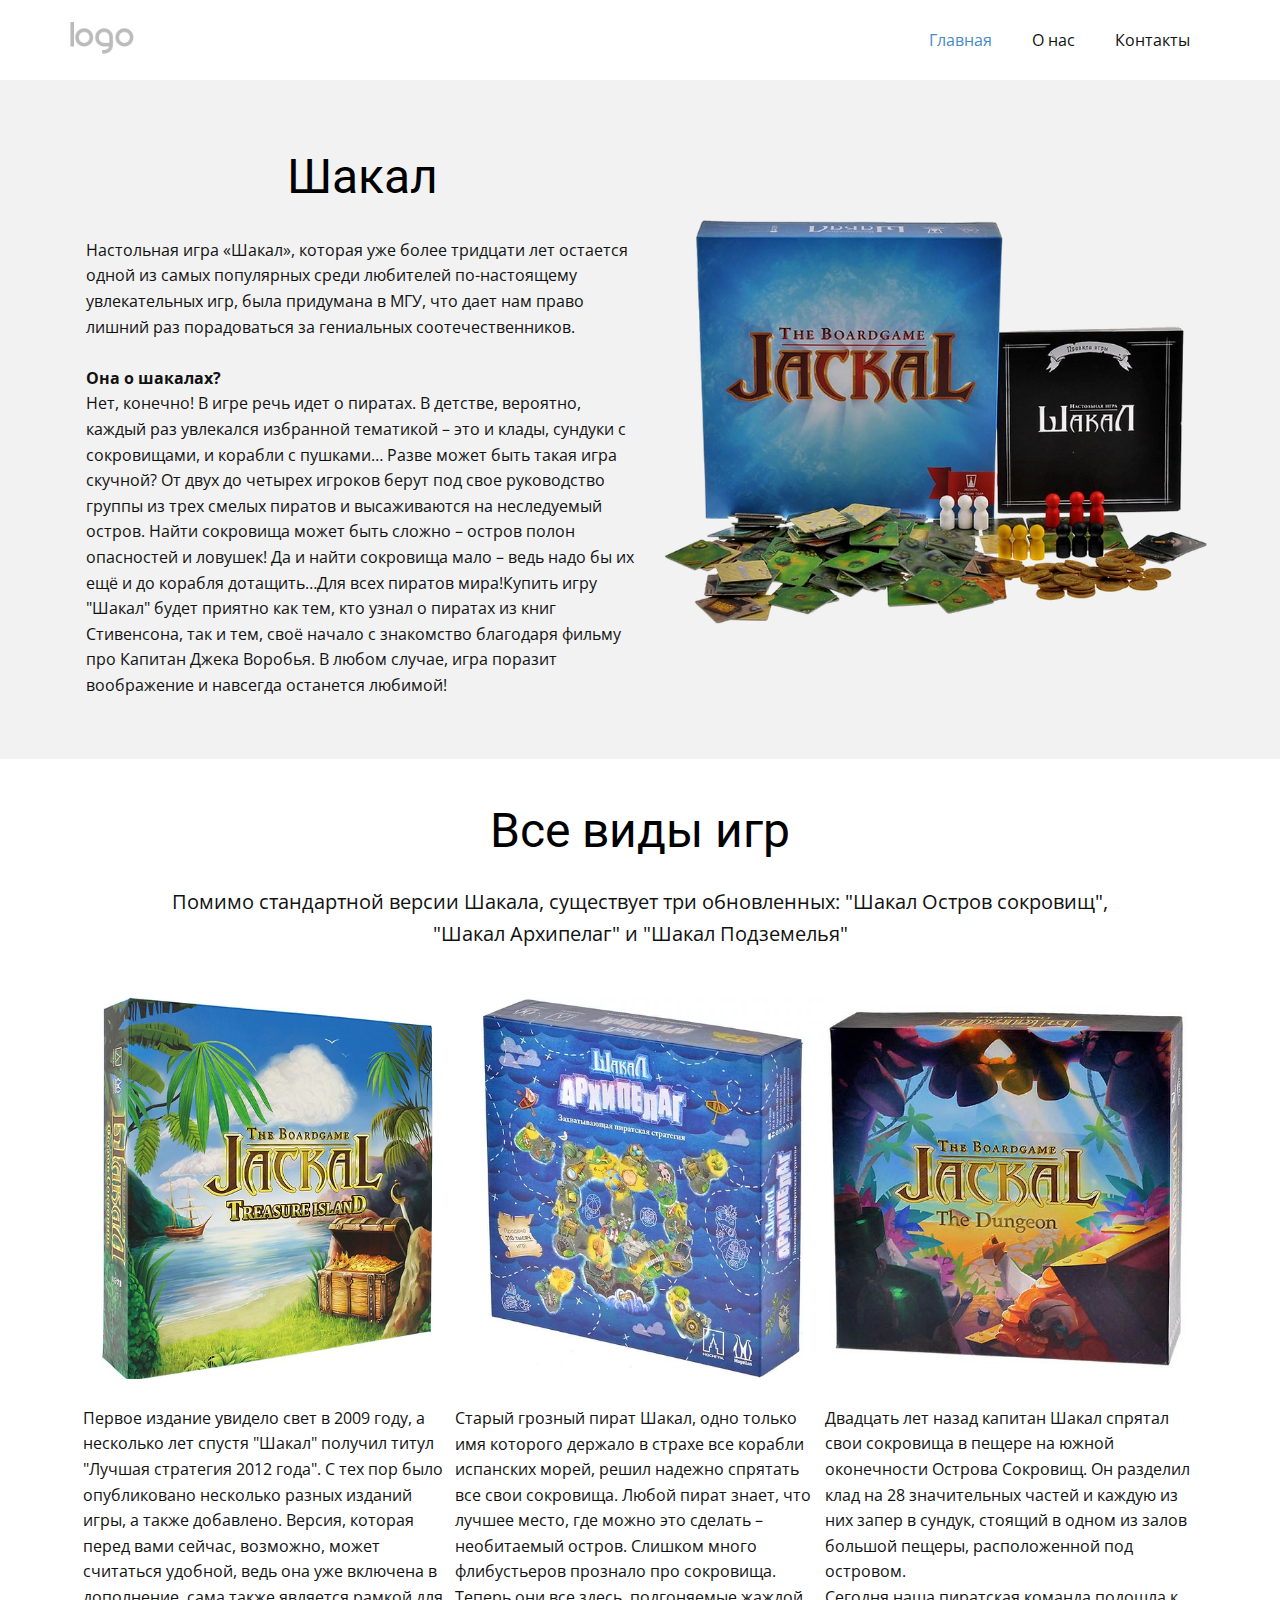
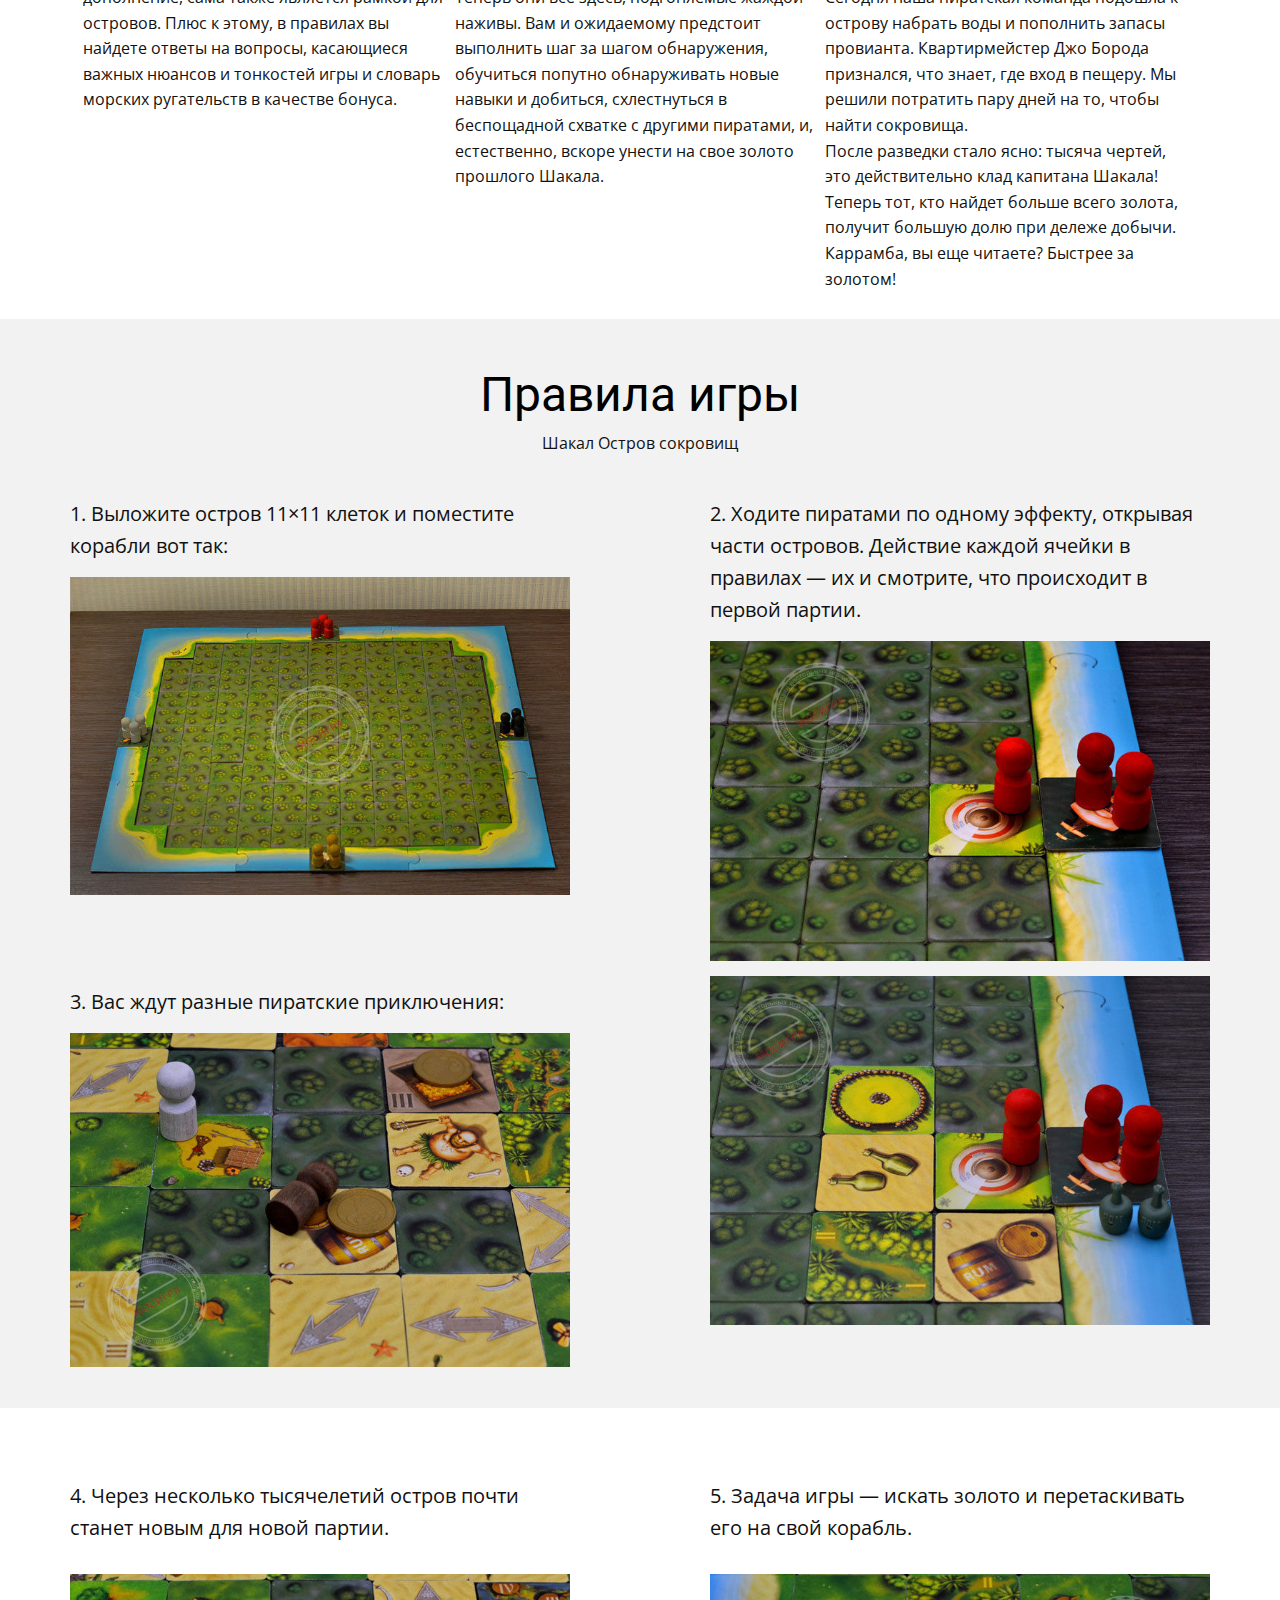
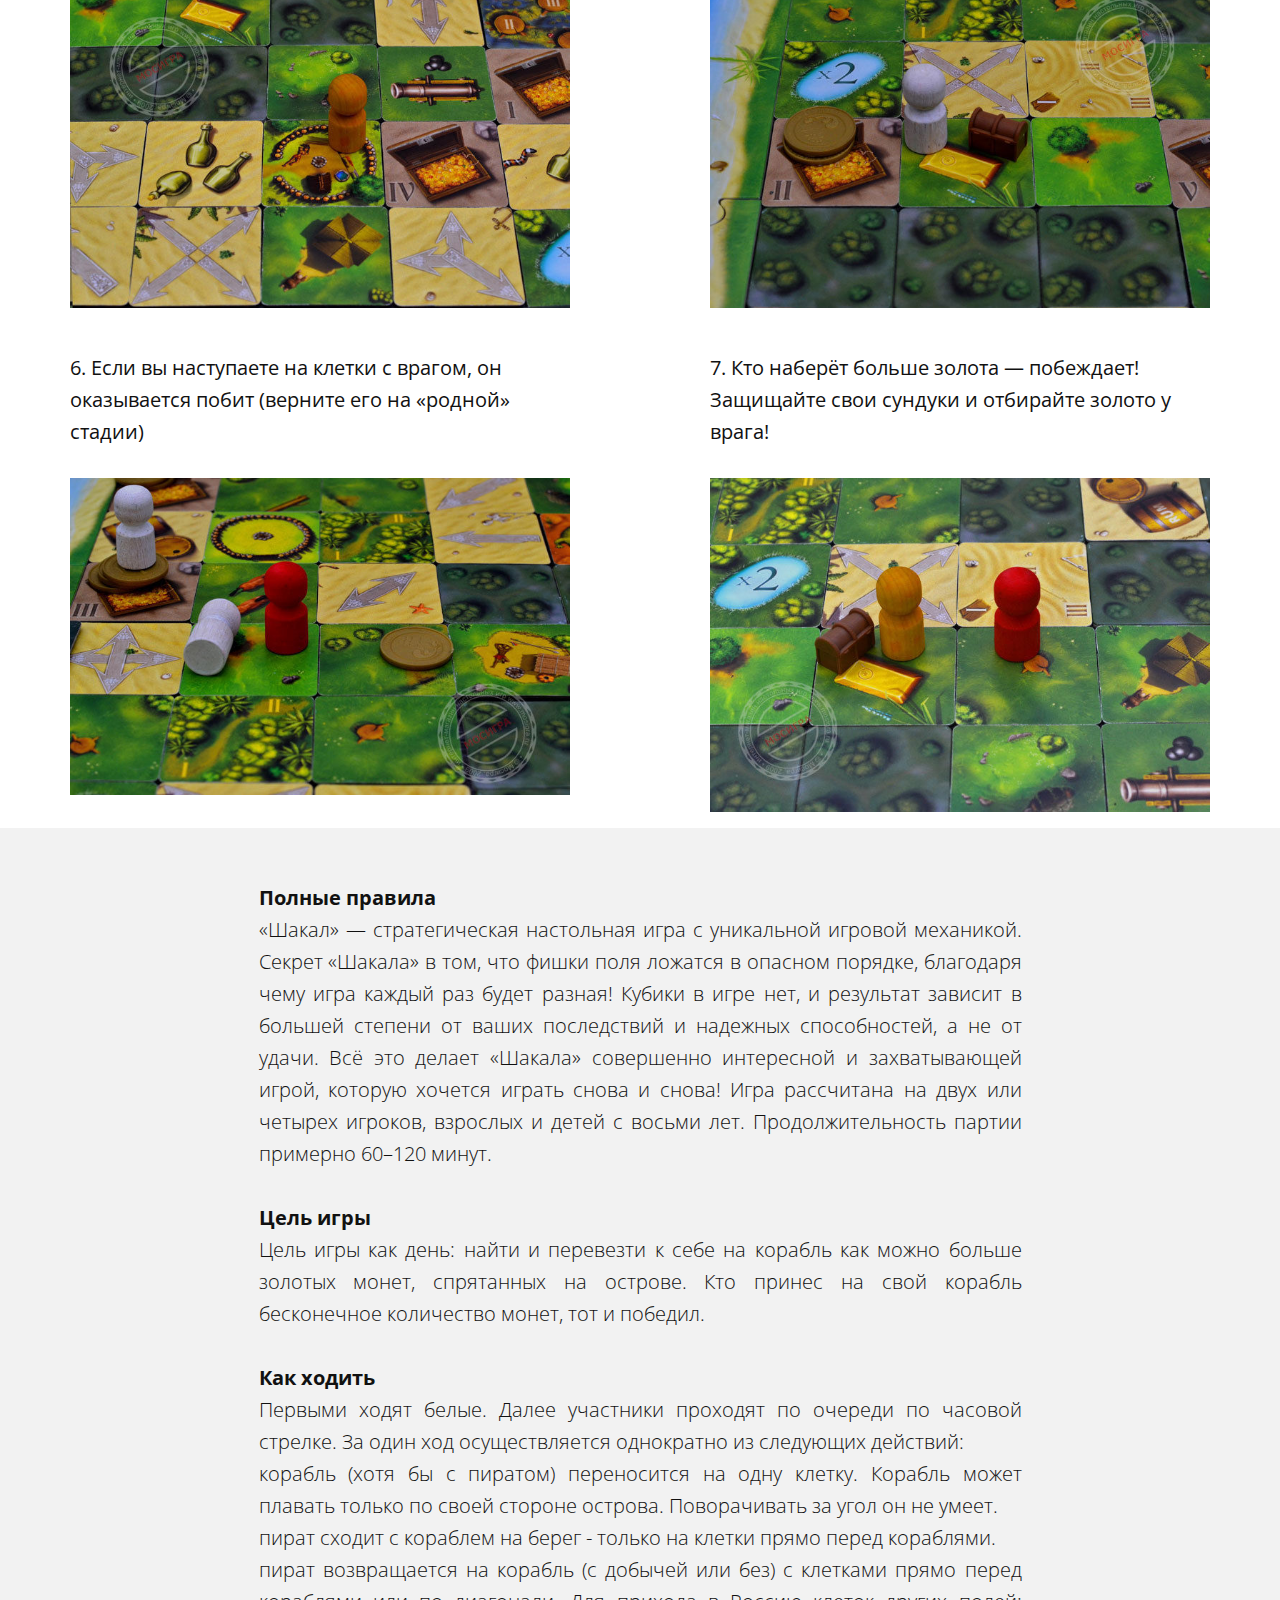
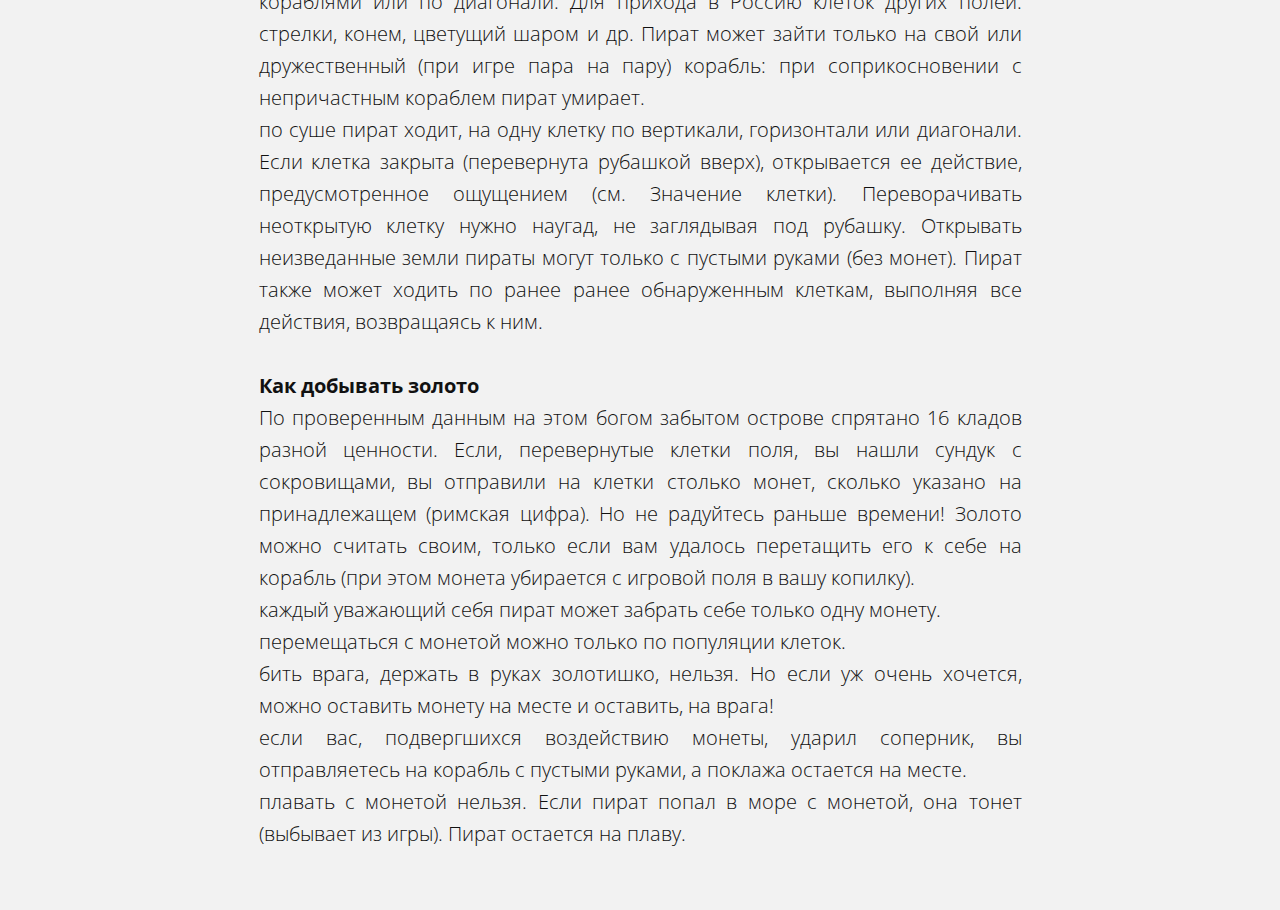
==== commit a7c39704: "Update Главная.html" ====
--- a/Главная.html
+++ b/Главная.html
@@ -634,50 +634,5 @@
         </p>
       </div>
     </section>
-    
-    
-    <footer class="u-align-center u-clearfix u-footer u-grey-80 u-footer" id="sec-e4d1"><div class="u-clearfix u-sheet u-sheet-1">
-        <p class="u-small-text u-text u-text-variant u-text-1">
-          <font style="vertical-align: inherit;">
-            <font style="vertical-align: inherit;">
-              <font style="vertical-align: inherit;">
-                <font style="vertical-align: inherit;">
-                  <font style="vertical-align: inherit;">
-                    <font style="vertical-align: inherit;">
-                      <font style="vertical-align: inherit;">
-                        <font style="vertical-align: inherit;">Пример текста. </font>
-                      </font>
-                    </font>
-                  </font>
-                </font>
-              </font>
-            </font>
-            <font style="vertical-align: inherit;">
-              <font style="vertical-align: inherit;">
-                <font style="vertical-align: inherit;">
-                  <font style="vertical-align: inherit;">
-                    <font style="vertical-align: inherit;">
-                      <font style="vertical-align: inherit;">
-                        <font style="vertical-align: inherit;">Нажмите, чтобы выбрать элемент "Текст".</font>
-                      </font>
-                    </font>
-                  </font>
-                </font>
-              </font>
-            </font>
-          </font>
-        </p>
-      </div></footer>
-    <section class="u-backlink u-clearfix u-grey-80">
-      <a class="u-link" href="https://nicepage.com/website-templates" target="_blank">
-        <span>Website Templates</span>
-      </a>
-      <p class="u-text">
-        <span>created with</span>
-      </p>
-      <a class="u-link" href="" target="_blank">
-        <span>Website Builder Software</span>
-      </a>. 
-    </section>
   </body>
-</html>+</html>
